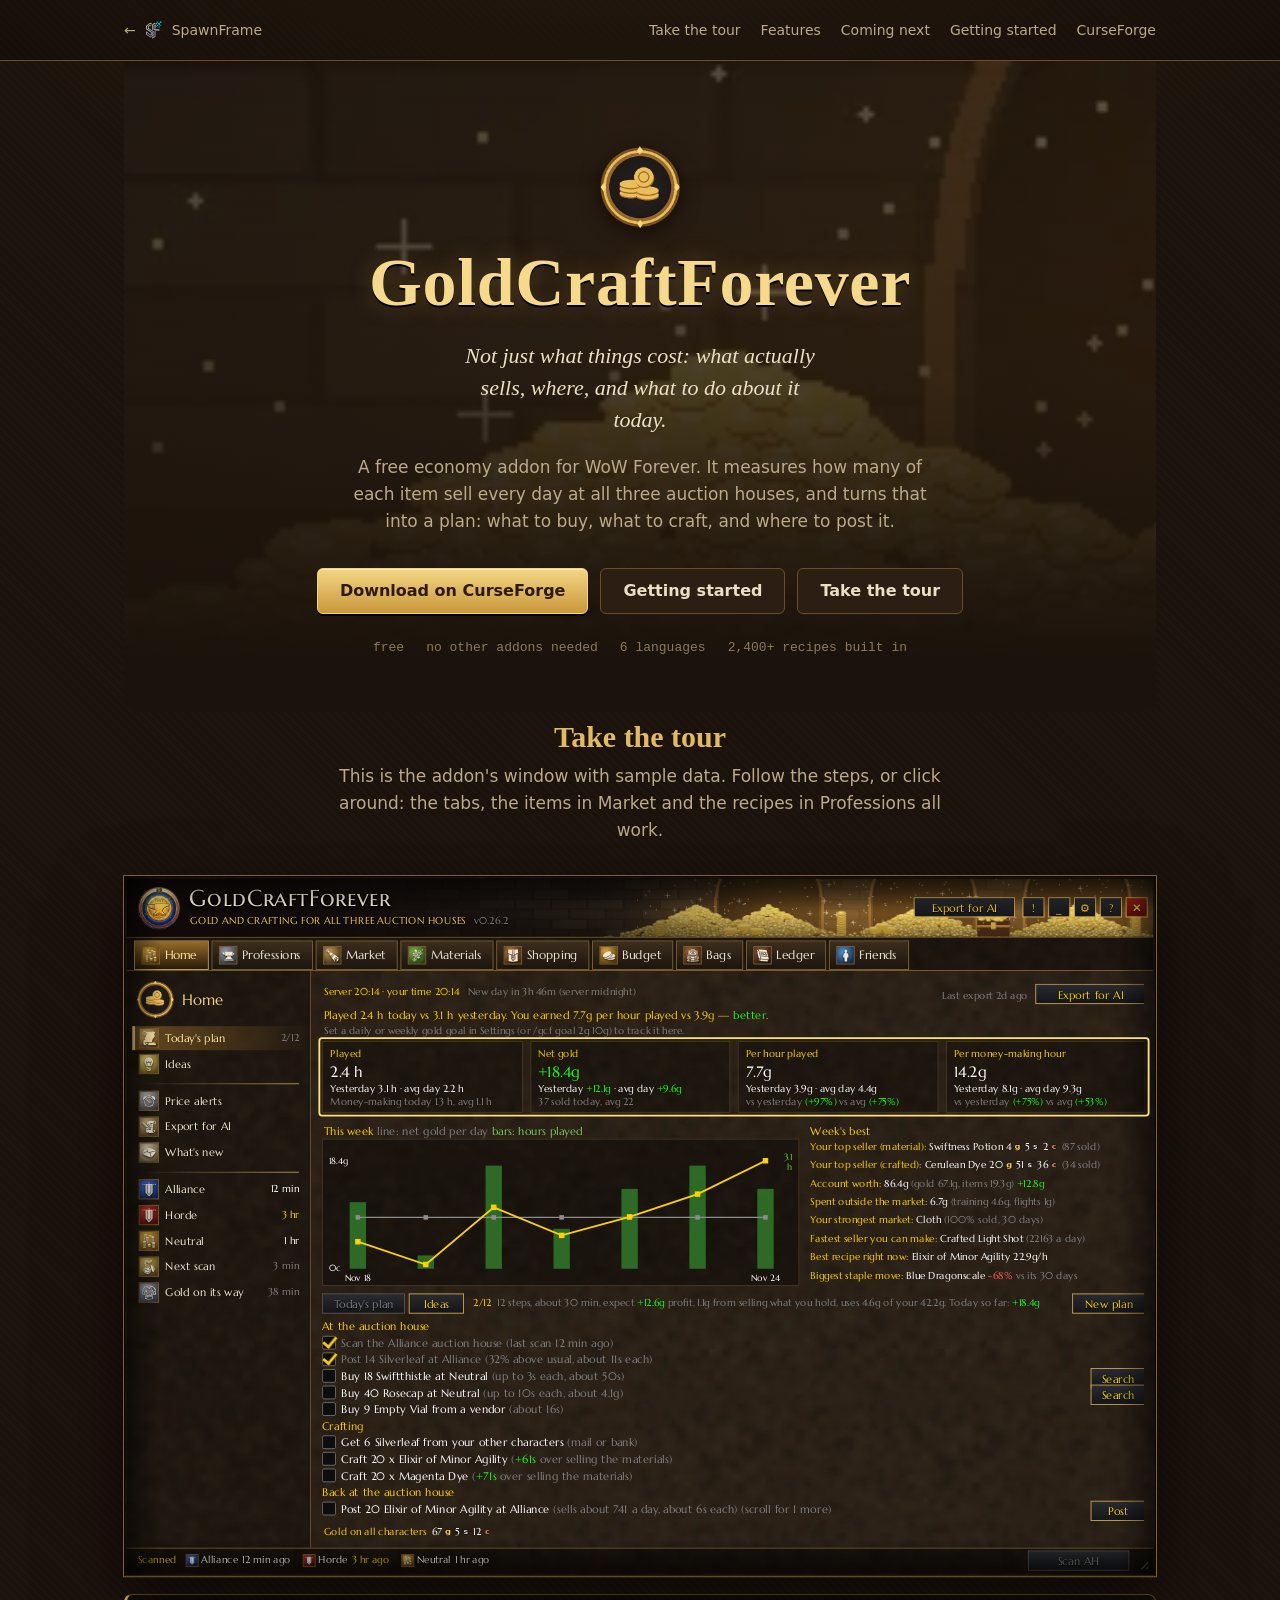
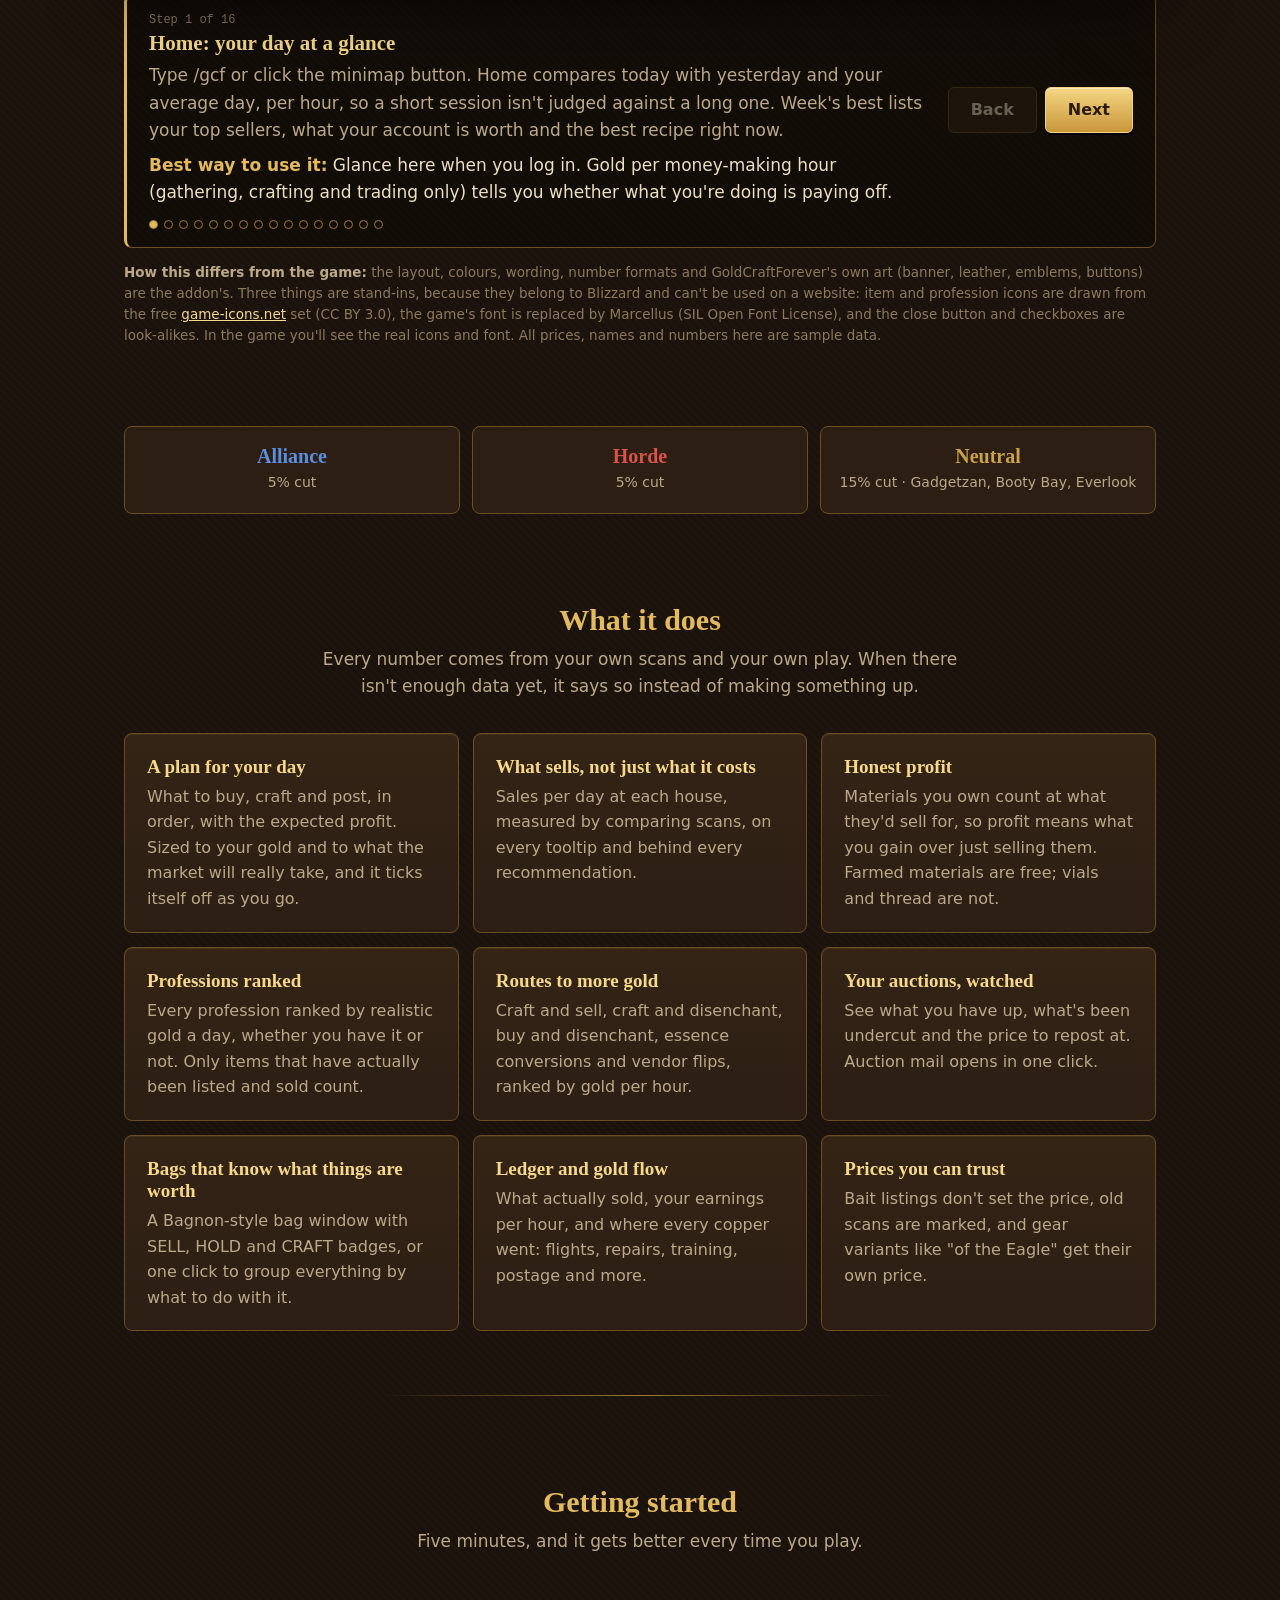
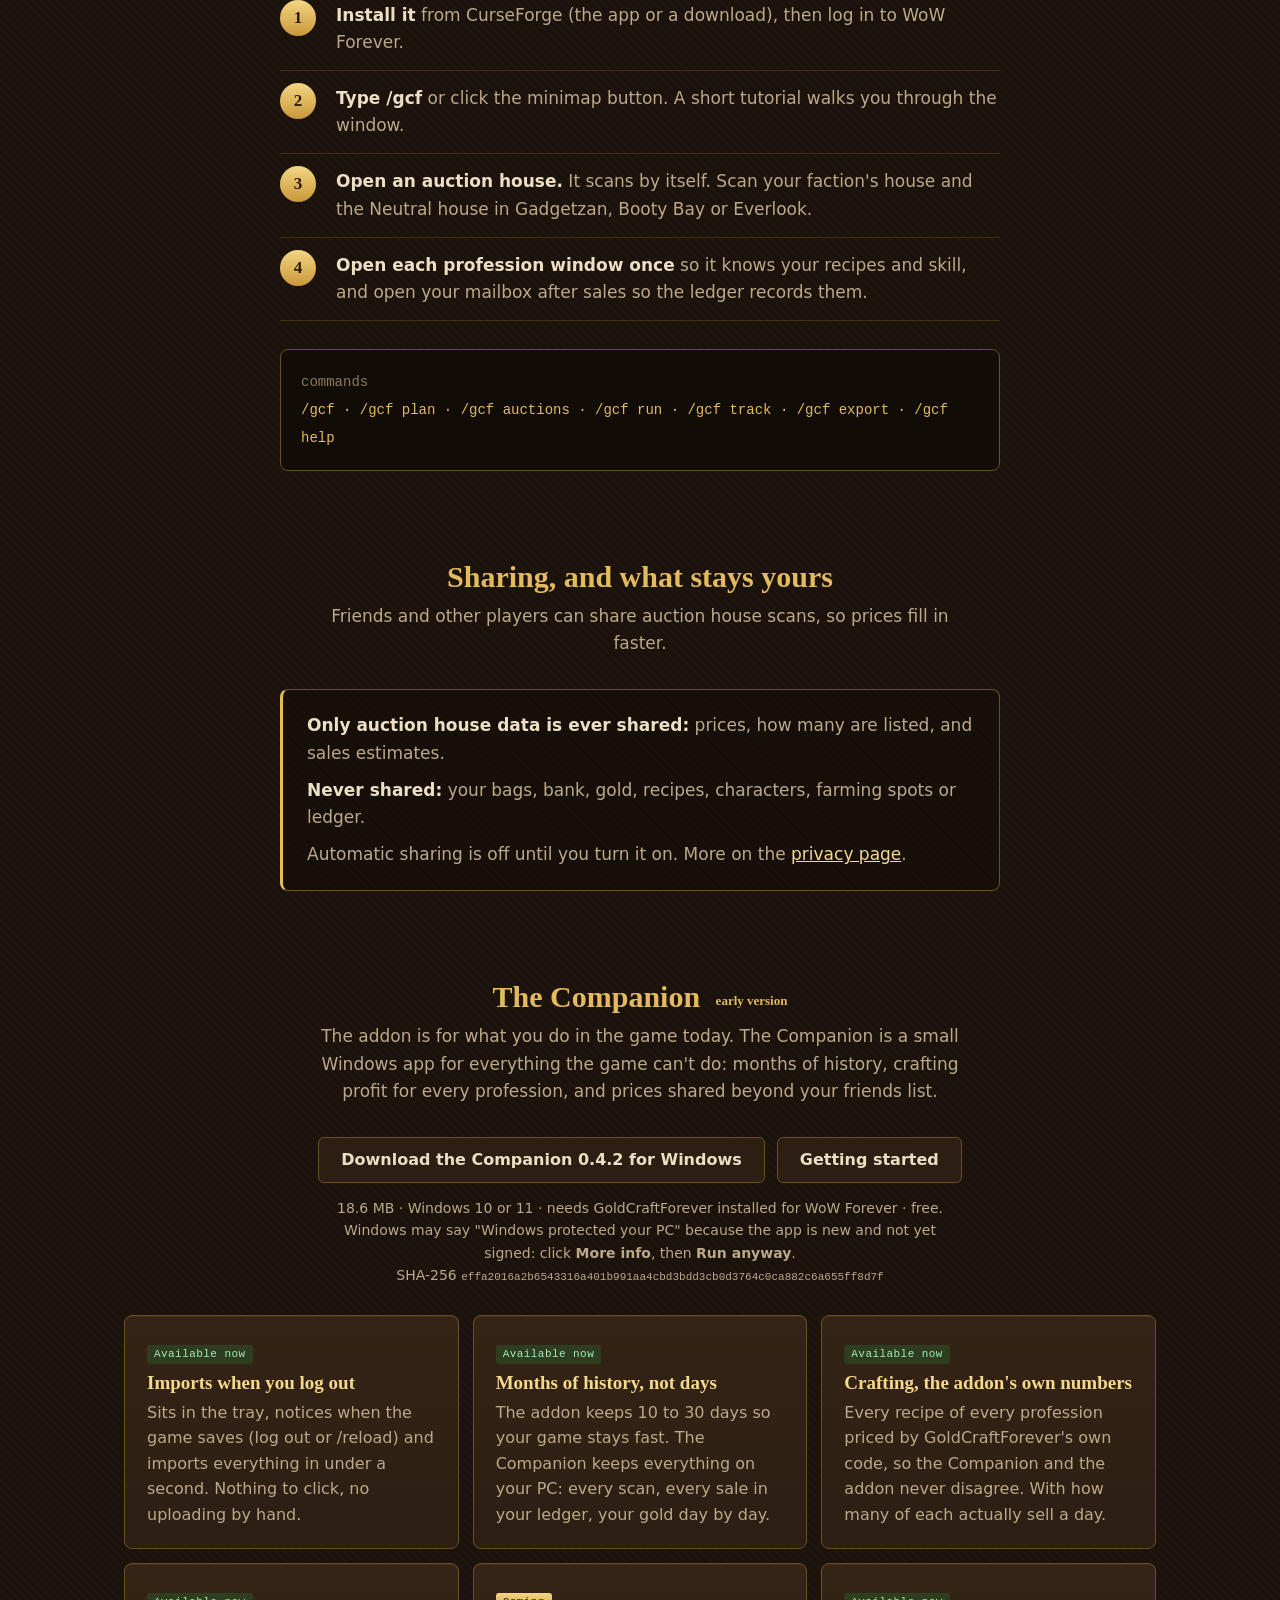
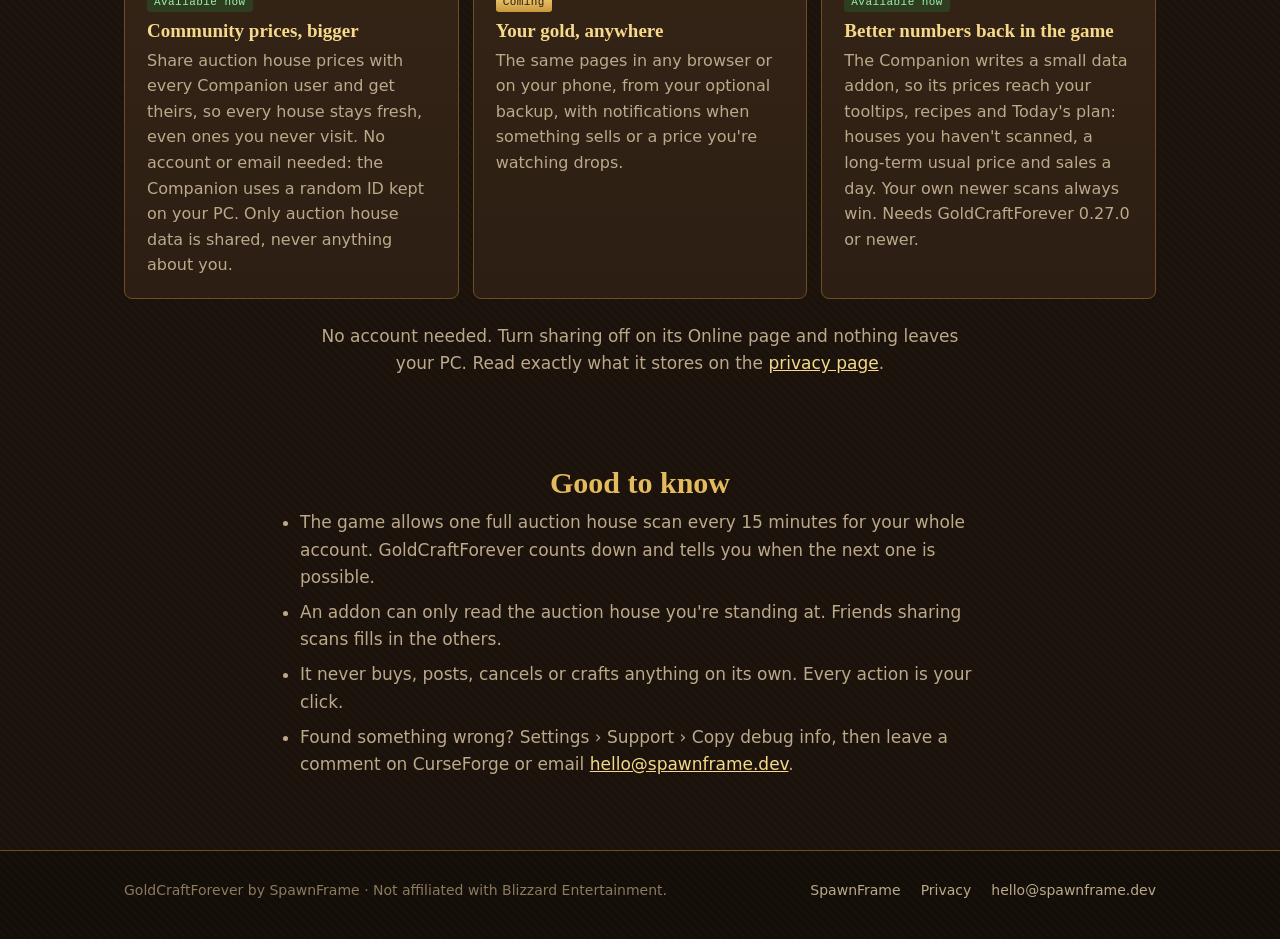
==== goldcraft/index.html @ 704e55c6 "GoldCraft Companion 0.4.2 download" ====
<!doctype html>
<html lang="en">
<head>
<meta charset="utf-8">
<meta name="viewport" content="width=device-width, initial-scale=1">
<title>GoldCraftForever: the WoW Forever economy addon · SpawnFrame</title>
<meta name="description" content="Not just what things cost: what actually sells, where, and what to do about it today. A free economy addon for all three WoW Forever auction houses.">
<link rel="canonical" href="https://spawnframe.dev/goldcraft/">
<link rel="icon" href="/favicon.ico" sizes="48x48">
<link rel="icon" href="/favicon.svg?v=c705b3b3" type="image/svg+xml">
<link rel="icon" href="/brand/favicon-32.png" type="image/png" sizes="32x32">
<link rel="apple-touch-icon" href="/brand/apple-touch-icon.png">
<meta property="og:title" content="GoldCraftForever">
<meta property="og:description" content="What actually sells, where, and what to do about it today. A free economy addon for WoW Forever.">
<meta property="og:url" content="https://spawnframe.dev/goldcraft/">
<meta property="og:type" content="website">
<link rel="stylesheet" href="/goldcraft/goldcraft.css?v=2104ad33">
<link rel="stylesheet" href="/goldcraft/demo.css?v=6fa3718a">
</head>
<body>
<header class="top"><div class="wrap">
  <a href="/" style="display:inline-flex;align-items:center;gap:8px">← <img src="/brand/logo-mark.svg?v=846f8ce9" alt="" width="20" height="20"> SpawnFrame</a>
  <nav><a href="#tour">Take the tour</a><a href="#features">Features</a><a href="#coming">Coming next</a><a href="#start">Getting started</a><a href="https://www.curseforge.com/wow/addons/goldcraftforever">CurseForge</a></nav>
</div></header>

<main class="wrap">
  <section class="hero">
    <img class="crest-img" src="/goldcraft/art/emblem_home.webp" alt="" width="84" height="84">
    <h1>GoldCraftForever</h1>
    <p class="lede">Not just what things cost: what actually sells, where, and what to do about it today.</p>
    <p class="sub">A free economy addon for WoW Forever. It measures how many of each item sell every day at all three auction houses, and turns that into a plan: what to buy, what to craft, and where to post it.</p>
    <div class="cta">
      <a class="btn gold" href="https://www.curseforge.com/wow/addons/goldcraftforever">Download on CurseForge</a> <a class="btn" href="/goldcraft/start/">Getting started</a>
      <a class="btn" href="#tour">Take the tour</a>
    </div>
    <div class="facts"><span>free</span><span>no other addons needed</span><span>6 languages</span><span>2,400+ recipes built in</span></div>
  </section>

  <section id="tour" class="demo">
    <h2>Take the tour</h2>
    <p class="intro">This is the addon's window with sample data. Follow the steps, or click around: the tabs, the items in Market and the recipes in Professions all work.</p>
    <div class="demo-stage" id="demo-stage"><div class="demo-scaler" id="demo-scaler">
      <div class="w" id="gcf-win" aria-label="GoldCraftForever window with sample data">
        <div class="w-head">
          <img class="w-logo" src="/goldcraft/art/icon.webp" alt="">
          <div class="w-title">GoldCraftForever</div>
          <div class="w-sub">GOLD AND CRAFTING FOR ALL THREE AUCTION HOUSES<span class="v">v0.26.2</span></div>
          <div class="w-hbtns"><span class="b" style="width:110px">Export for AI</span><span class="b sq" style="margin-left:4px">!</span><span class="b sq">_</span><span class="b sq">&#9881;</span><span class="b sq">?</span><span class="b x">&#10005;</span></div>
        </div>
        <div class="w-tabs" id="w-tabs"></div>
        <div class="w-side" id="w-side"></div>
        <div class="w-main" id="w-main"></div>
        <div class="w-foot" id="w-foot"></div>
      </div>
      <div class="fw" id="aucw" style="left:150px;top:180px;width:840px;height:300px"></div>
      <div class="fw" id="bagw" style="left:470px;top:150px;width:598px;height:300px"></div>
      <div class="tipw" id="tipw" style="left:640px;top:210px"></div>
      <div id="tour-box"></div>
    </div></div>
    <div class="tour" aria-live="polite">
      <div><div class="step" id="tour-step"></div><h3 id="tour-title"></h3><p id="tour-text"></p><p class="best" id="tour-best"></p></div>
      <div class="nav"><button class="btn" id="tour-prev" type="button">Back</button><button class="btn gold" id="tour-next" type="button">Next</button></div>
      <div class="dots" id="tour-dots"></div>
    </div>
    <p class="demo-note"><b>How this differs from the game:</b> the layout, colours, wording, number formats and GoldCraftForever's own art (banner, leather, emblems, buttons) are the addon's. Three things are stand-ins, because they belong to Blizzard and can't be used on a website: item and profession icons are drawn from the free <a href="https://game-icons.net">game-icons.net</a> set (CC BY 3.0), the game's font is replaced by Marcellus (SIL Open Font License), and the close button and checkboxes are look-alikes. In the game you'll see the real icons and font. All prices, names and numbers here are sample data.<span class="small-only"> Best on a bigger screen.</span></p>
  </section>

  <div class="houses" aria-label="The three auction houses">
    <div class="house a"><b>Alliance</b><span>5% cut</span></div>
    <div class="house h"><b>Horde</b><span>5% cut</span></div>
    <div class="house n"><b>Neutral</b><span>15% cut · Gadgetzan, Booty Bay, Everlook</span></div>
  </div>

  <section id="features">
    <h2>What it does</h2>
    <p class="intro">Every number comes from your own scans and your own play. When there isn't enough data yet, it says so instead of making something up.</p>
    <div class="features">
      <div class="feature"><h3>A plan for your day</h3><p>What to buy, craft and post, in order, with the expected profit. Sized to your gold and to what the market will really take, and it ticks itself off as you go.</p></div>
      <div class="feature"><h3>What sells, not just what it costs</h3><p>Sales per day at each house, measured by comparing scans, on every tooltip and behind every recommendation.</p></div>
      <div class="feature"><h3>Honest profit</h3><p>Materials you own count at what they'd sell for, so profit means what you gain over just selling them. Farmed materials are free; vials and thread are not.</p></div>
      <div class="feature"><h3>Professions ranked</h3><p>Every profession ranked by realistic gold a day, whether you have it or not. Only items that have actually been listed and sold count.</p></div>
      <div class="feature"><h3>Routes to more gold</h3><p>Craft and sell, craft and disenchant, buy and disenchant, essence conversions and vendor flips, ranked by gold per hour.</p></div>
      <div class="feature"><h3>Your auctions, watched</h3><p>See what you have up, what's been undercut and the price to repost at. Auction mail opens in one click.</p></div>
      <div class="feature"><h3>Bags that know what things are worth</h3><p>A Bagnon-style bag window with SELL, HOLD and CRAFT badges, or one click to group everything by what to do with it.</p></div>
      <div class="feature"><h3>Ledger and gold flow</h3><p>What actually sold, your earnings per hour, and where every copper went: flights, repairs, training, postage and more.</p></div>
      <div class="feature"><h3>Prices you can trust</h3><p>Bait listings don't set the price, old scans are marked, and gear variants like "of the Eagle" get their own price.</p></div>
    </div>
  </section>

  <!-- Screenshots: put PNGs in /goldcraft/img/ and remove the comment markers around this section.
  <section id="screens">
    <h2>In the game</h2>
    <p class="intro">Leather, gold and the game's own icons, so it looks like it belongs.</p>
    <div class="shots">
      <figure><img src="/goldcraft/img/home.png" alt="The Home tab with today's plan" loading="lazy"><figcaption>Home: your day at a glance</figcaption></figure>
      <figure><img src="/goldcraft/img/market.png" alt="The Market tab with an item's price chart" loading="lazy"><figcaption>Market: prices and sales at all three houses</figcaption></figure>
      <figure><img src="/goldcraft/img/bags.png" alt="The bag window with SELL, HOLD and CRAFT badges" loading="lazy"><figcaption>Bags that know what things are worth</figcaption></figure>
      <figure><img src="/goldcraft/img/auctions.png" alt="My auctions next to the auction house" loading="lazy"><figcaption>My auctions: undercuts and repost prices</figcaption></figure>
    </div>
  </section>
  -->

  <div class="rule"></div>

  <section id="start">
    <h2>Getting started</h2>
    <p class="intro">Five minutes, and it gets better every time you play.</p>
    <ol class="steps">
      <li><strong>Install it</strong> from CurseForge (the app or a download), then log in to WoW Forever.</li>
      <li><strong>Type /gcf</strong> or click the minimap button. A short tutorial walks you through the window.</li>
      <li><strong>Open an auction house.</strong> It scans by itself. Scan your faction's house and the Neutral house in Gadgetzan, Booty Bay or Everlook.</li>
      <li><strong>Open each profession window once</strong> so it knows your recipes and skill, and open your mailbox after sales so the ledger records them.</li>
    </ol>
    <div class="cmds"><span>commands</span><br>/gcf · /gcf plan · /gcf auctions · /gcf run · /gcf track · /gcf export · /gcf help</div>
  </section>

  <section>
    <h2>Sharing, and what stays yours</h2>
    <p class="intro">Friends and other players can share auction house scans, so prices fill in faster.</p>
    <div class="note">
      <p><strong>Only auction house data is ever shared:</strong> prices, how many are listed, and sales estimates.</p>
      <p><strong>Never shared:</strong> your bags, bank, gold, recipes, characters, farming spots or ledger.</p>
      <p>Automatic sharing is off until you turn it on. More on the <a href="/privacy/">privacy page</a>.</p>
    </div>
  </section>

  <section id="coming">
    <h2>The Companion <span class="soon">early version</span></h2>
    <p class="intro">The addon is for what you do in the game today. The Companion is a small Windows app for everything the game can't do: months of history, crafting profit for every profession, and prices shared beyond your friends list.</p>
    <div class="cta"><a class="btn primary" href="/goldcraft/download/GoldCraftCompanion-0.4.2.zip" download>Download the Companion 0.4.2 for Windows</a> <a class="btn" href="/goldcraft/start/">Getting started</a></div>
    <p class="dl-note">18.6 MB · Windows 10 or 11 · needs GoldCraftForever installed for WoW Forever · free.<br>
      Windows may say "Windows protected your PC" because the app is new and not yet signed: click <b>More info</b>, then <b>Run anyway</b>.<br>
      SHA-256 <code>effa2016a2b6543316a401b991aa4cbd3bdd3cb0d3764c0ca882c6a655ff8d7f</code></p>
    <div class="features">
      <div class="feature"><span class="soon now">Available now</span><h3>Imports when you log out</h3><p>Sits in the tray, notices when the game saves (log out or /reload) and imports everything in under a second. Nothing to click, no uploading by hand.</p></div>
      <div class="feature"><span class="soon now">Available now</span><h3>Months of history, not days</h3><p>The addon keeps 10 to 30 days so your game stays fast. The Companion keeps everything on your PC: every scan, every sale in your ledger, your gold day by day.</p></div>
      <div class="feature"><span class="soon now">Available now</span><h3>Crafting, the addon's own numbers</h3><p>Every recipe of every profession priced by GoldCraftForever's own code, so the Companion and the addon never disagree. With how many of each actually sell a day.</p></div>
      <div class="feature"><span class="soon now">Available now</span><h3>Community prices, bigger</h3><p>Share auction house prices with every Companion user and get theirs, so every house stays fresh, even ones you never visit. No account or email needed: the Companion uses a random ID kept on your PC. Only auction house data is shared, never anything about you.</p></div>
      <div class="feature"><span class="soon">Coming</span><h3>Your gold, anywhere</h3><p>The same pages in any browser or on your phone, from your optional backup, with notifications when something sells or a price you're watching drops.</p></div>
      <div class="feature"><span class="soon now">Available now</span><h3>Better numbers back in the game</h3><p>The Companion writes a small data addon, so its prices reach your tooltips, recipes and Today's plan: houses you haven't scanned, a long-term usual price and sales a day. Your own newer scans always win. Needs GoldCraftForever 0.27.0 or newer.</p></div>
    </div>
    <p style="margin:24px auto 0;max-width:60ch;text-align:center;color:var(--muted)">No account needed. Turn sharing off on its Online page and nothing leaves your PC. Read exactly what it stores on the <a href="/privacy/">privacy page</a>.</p>
  </section>

  <section>
    <h2>Good to know</h2>
    <ul class="good">
      <li>The game allows one full auction house scan every 15 minutes for your whole account. GoldCraftForever counts down and tells you when the next one is possible.</li>
      <li>An addon can only read the auction house you're standing at. Friends sharing scans fills in the others.</li>
      <li>It never buys, posts, cancels or crafts anything on its own. Every action is your click.</li>
      <li>Found something wrong? Settings › Support › Copy debug info, then leave a comment on CurseForge or email <a href="mailto:hello@spawnframe.dev">hello@spawnframe.dev</a>.</li>
    </ul>
  </section>
</main>

<footer class="foot"><div class="wrap">
  <span>GoldCraftForever by SpawnFrame · Not affiliated with Blizzard Entertainment.</span>
  <nav><a href="/">SpawnFrame</a><a href="/privacy/">Privacy</a><a href="mailto:hello@spawnframe.dev">hello@spawnframe.dev</a></nav>
</div></footer>
<script src="/goldcraft/demo.js?v=04dac82e" defer></script>
</body>
</html>
---- goldcraft/goldcraft.css ----
:root {
  --leather: #1b120b; --leather-2: #24180f; --panel: #2c1e13; --panel-2: #342416;
  --gold: #e3bb5e; --gold-bright: #f6d98a; --gold-dim: #9c7a35; --rim: #6b4f22;
  --text: #ecdfc4; --muted: #bba98a; --faint: #8c7a5e;
  --alliance: #5b8ee0; --horde: #d9534a; --neutral: #c9a24a; --green: #6fd36f;
  --serif: "Palatino Linotype", Palatino, "Book Antiqua", Georgia, serif;
  --sans: ui-sans-serif, system-ui, -apple-system, "Segoe UI", Roboto, Arial, sans-serif;
  --mono: ui-monospace, "Cascadia Code", Consolas, monospace;
}
* { box-sizing: border-box; }
body { margin: 0; color: var(--text); font: 17px/1.6 var(--sans);
  background:
    radial-gradient(1200px 600px at 50% -200px, #3a2615 0%, transparent 70%),
    repeating-linear-gradient(45deg, rgba(255,255,255,0.012) 0 2px, transparent 2px 6px),
    var(--leather); }
a { color: var(--gold-bright); }
.wrap { max-width: 1080px; margin: 0 auto; padding: 0 24px; }

.top { border-bottom: 1px solid var(--rim); background: rgba(0,0,0,0.25); }
.top .wrap { display: flex; align-items: center; justify-content: space-between; height: 60px; font-size: 14px; }
.top a { color: var(--muted); text-decoration: none; }
.top a:hover { color: var(--gold-bright); }
.top nav { display: flex; gap: 20px; }
.top a { white-space: nowrap; }

.hero { text-align: center; padding: 84px 0 56px; }
.crest { width: 76px; height: 76px; margin: 0 auto 22px; border-radius: 50%; display: grid; place-items: center;
  background: radial-gradient(circle at 35% 30%, #f8e3a2, #c99a3c 55%, #7a5a1f); border: 2px solid var(--gold-dim);
  box-shadow: 0 0 0 4px #1b120b, 0 0 0 5px var(--rim); font: 700 34px/1 var(--serif); color: #3b2710; }
.crest-img { display: block; margin: 0 auto 18px; filter: drop-shadow(0 4px 10px rgba(0,0,0,0.6)); }
.hero { background: linear-gradient(rgba(27,18,11,0.55), var(--leather) 92%), url(/goldcraft/art/banner.webp) center top / cover no-repeat; border-radius: 0 0 12px 12px; }
.hero h1 { font: 700 clamp(40px, 7vw, 68px)/1.05 var(--serif); margin: 0; letter-spacing: 0.01em;
  color: var(--gold-bright); text-shadow: 0 2px 0 #000, 0 0 24px rgba(227,187,94,0.25); }
.hero .lede { font: italic 22px/1.45 var(--serif); color: var(--text); max-width: 34ch; margin: 22px auto 0; }
.hero .sub { color: var(--muted); max-width: 56ch; margin: 18px auto 0; }
.cta { display: flex; justify-content: center; flex-wrap: wrap; gap: 12px; margin-top: 32px; }
button.btn { cursor: pointer; } button.btn:disabled { opacity: 0.4; cursor: default; }
.btn { font: 600 16px/1 var(--sans); text-decoration: none; padding: 14px 22px; border-radius: 6px; border: 1px solid var(--rim); color: var(--text); background: var(--panel); }
.btn:hover { border-color: var(--gold); color: var(--gold-bright); }
.btn.gold { color: #2b1b08; border-color: #f2d27a; background: linear-gradient(#f4d683, #c9973a); box-shadow: inset 0 1px 0 rgba(255,255,255,0.5), 0 2px 0 #000; }
.btn.gold:hover { color: #2b1b08; filter: brightness(1.07); }
.facts { display: flex; justify-content: center; flex-wrap: wrap; gap: 8px 22px; margin-top: 26px; font: 13px var(--mono); color: var(--faint); }

.houses { display: grid; grid-template-columns: repeat(3, 1fr); gap: 12px; margin: 8px 0 64px; }
.house { text-align: center; padding: 18px; border-radius: 8px; background: var(--panel); border: 1px solid var(--rim); }
.house b { display: block; font: 700 20px var(--serif); }
.house span { font-size: 14px; color: var(--muted); }
.house.a b { color: var(--alliance); } .house.h b { color: var(--horde); } .house.n b { color: var(--neutral); }

h2 { font: 700 30px/1.2 var(--serif); color: var(--gold); text-align: center; margin: 0 0 8px; }
h2 + .intro { text-align: center; color: var(--muted); margin: 0 auto 32px; max-width: 60ch; }
section { padding: 24px 0 64px; }
.rule { height: 1px; margin: 0 auto 64px; max-width: 520px; background: linear-gradient(90deg, transparent, var(--gold-dim), transparent); }

.features { display: grid; grid-template-columns: repeat(auto-fit, minmax(300px, 1fr)); gap: 14px; }
.feature { padding: 22px 22px 20px; border-radius: 8px; background: linear-gradient(var(--panel-2), var(--panel)); border: 1px solid var(--rim); box-shadow: inset 0 1px 0 rgba(246,217,138,0.08); }
.feature h3 { margin: 0 0 6px; font: 700 19px var(--serif); color: var(--gold-bright); }
.feature p { margin: 0; color: var(--muted); font-size: 16px; }

.shots { display: grid; grid-template-columns: repeat(auto-fit, minmax(320px, 1fr)); gap: 16px; }
.shots figure { margin: 0; border: 2px solid var(--rim); border-radius: 8px; overflow: hidden; background: #000; }
.shots img { display: block; width: 100%; height: auto; }
.shots figcaption { padding: 10px 14px; font-size: 14px; color: var(--muted); background: var(--panel); }

.steps { counter-reset: s; list-style: none; padding: 0; margin: 0 auto; max-width: 720px; }
.steps li { counter-increment: s; position: relative; padding: 14px 0 14px 56px; border-bottom: 1px solid rgba(107,79,34,0.5); color: var(--muted); }
.steps li::before { content: counter(s); position: absolute; left: 0; top: 12px; width: 36px; height: 36px; border-radius: 50%; display: grid; place-items: center;
  font: 700 17px var(--serif); color: #2b1b08; background: linear-gradient(#f4d683, #c9973a); }
.steps strong { color: var(--text); }
.cmds { max-width: 720px; margin: 28px auto 0; padding: 18px 20px; border-radius: 8px; background: #120c07; border: 1px solid var(--rim); font: 14px/2 var(--mono); color: var(--gold); }
.cmds span { color: var(--faint); }

.note { max-width: 720px; margin: 0 auto; padding: 22px 24px; border-radius: 8px; border: 1px solid var(--rim); border-left: 3px solid var(--gold); background: rgba(0,0,0,0.2); color: var(--muted); }
.note p { margin: 0 0 10px; } .note p:last-child { margin: 0; }
.note strong { color: var(--text); }
.good { max-width: 720px; margin: 0 auto; color: var(--muted); padding-left: 20px; }
.good li { margin: 8px 0; }

.foot { border-top: 1px solid var(--rim); padding: 28px 0 40px; font-size: 14px; color: var(--faint); background: rgba(0,0,0,0.25); }
.foot .wrap { display: flex; flex-wrap: wrap; gap: 12px 28px; justify-content: space-between; }
.foot a { color: var(--muted); text-decoration: none; } .foot a:hover { color: var(--gold-bright); }
.foot nav { display: flex; gap: 20px; }
@media (max-width: 640px) { .top nav a:not(:last-child) { display: none; } .houses { grid-template-columns: 1fr; } .hero { padding: 56px 0 40px; } }
.feature .soon { display: inline-block; margin-bottom: 8px; font: 11px/1 var(--mono); letter-spacing: 0.04em; padding: 4px 7px; border-radius: 3px; color: #2b1b08; background: linear-gradient(#f4d683, #c9973a); }

.soon.now { background: rgba(25, 200, 80, 0.16); color: #9df0b6; border-color: rgba(25, 200, 80, 0.45); }
.dl-note { text-align: center; color: var(--muted); font-size: 14px; line-height: 1.6; margin: 14px auto 28px; max-width: 70ch; }
.dl-note code { font-size: 11px; word-break: break-all; }
h2 .soon { font-size: 13px; vertical-align: middle; margin-left: 8px; }
---- goldcraft/demo.css ----
/* GoldCraftForever's window, rebuilt for the web from the addon's own code (UI/MainWindow.lua,
   UI/Skin.lua, UI/Tabs/*) and art (Media/). Sizes are the addon's UI units: header 64, tabs 32,
   side menu 200, footer 28. Fonts and icons stand in for Blizzard's (see the note under the tour). */
@font-face { font-family: "GCF"; src: url(fonts/marcellus.woff2) format("woff2"); font-display: swap; }
@font-face { font-family: "GCF Title"; src: url(fonts/marcellus-sc.woff2) format("woff2"); font-display: swap; }

.demo { padding: 8px 0 72px; }
.demo-stage { position: relative; margin: 0 auto; max-width: 1120px; }
.demo-scaler { transform-origin: top left; width: 1120px; position: relative; }

.w { --gold: #ffd100; --hl: #ffffff; --dis: #808080; --green: #19ff19; --red: #ff5b4b; --orange: #ff9933;
  --sk-gold: #f2d180; --sk-bright: #ffe8a8; --sk-text: #f0e6d1; --sk-muted: #b8ab99; --line: #80612f; --rim: #c9a04f;
  position: relative; width: 1120px; height: 760px; color: var(--hl); font: 12px/1.3 "GCF", Georgia, serif; user-select: none;
  background: #1b130b url(art/leather.webp) repeat; border: 1px solid #000; box-shadow: 0 0 0 1px #8a6a2c, 0 26px 70px rgba(0,0,0,0.65); overflow: hidden; }
.w::after { content: ""; position: absolute; inset: 0; pointer-events: none;
  background: linear-gradient(rgba(0,0,0,0.5), transparent 40px, transparent calc(100% - 40px), rgba(0,0,0,0.55)),
              linear-gradient(90deg, rgba(0,0,0,0.55), transparent 40px, transparent calc(100% - 40px), rgba(0,0,0,0.5)); }
.w * { box-sizing: border-box; }

/* header */
.w-head { position: absolute; left: 2px; right: 2px; top: 2px; height: 64px; background: url(art/banner.webp) right center / auto 100% no-repeat, #120c07; border-bottom: 1px solid var(--line); }
.w-head::before { content: ""; position: absolute; inset: 0; background: linear-gradient(90deg, rgba(15,10,8,0.9), rgba(15,10,8,0) 70%); }
.w-logo { position: absolute; left: 12px; top: 9px; width: 46px; height: 46px; }
.w-title { position: absolute; left: 68px; top: 9px; font: 25px/1 "GCF Title", serif; color: #fff2d6; letter-spacing: 0.02em;
  text-shadow: -1px -1px 0 #000, 1px -1px 0 #000, -1px 1px 0 #000, 1px 1px 0 #000, 0 2px 4px #000; }
.w-sub { position: absolute; left: 69px; top: 39px; font-size: 10.5px; color: #f2c25c; letter-spacing: 0.03em; text-shadow: 0 1px 1px #000; }
.w-sub .v { color: var(--dis); margin-left: 8px; }
.w-hbtns { position: absolute; right: 6px; top: 20px; display: flex; gap: 4px; align-items: center; }

/* buttons, checks, inputs */
.b { display: inline-flex; align-items: center; justify-content: center; height: 22px; padding: 0 8px; white-space: nowrap; cursor: pointer;
  color: var(--gold); font: 12px "GCF", serif; background: url(art/btn.png) 0 0 / 100% 100%; border: 1px solid var(--rim); text-shadow: 0 1px 1px #000; }
.b:hover { color: #fff; } .b.on { background-image: url(art/btn_on.png); border-color: var(--sk-bright); }
.b.off { color: #7f7f7f; border-color: #59544d; cursor: default; }
.b.sq { width: 24px; padding: 0; }
.b.x { width: 24px; padding: 0; background: linear-gradient(#a8241a, #5e0c07); border-color: #e2b24a; color: #ffd100; font-weight: 700; }
.chk { display: inline-flex; align-items: center; gap: 4px; color: var(--hl); }
.chk i { width: 15px; height: 15px; border: 1px solid #6e6e6e; border-radius: 2px; background: #0d0d0d; position: relative; flex: none; }
.chk.on i::after { content: ""; position: absolute; left: 3px; top: -3px; width: 6px; height: 12px; border: solid #ffd100; border-width: 0 3px 3px 0; transform: rotate(40deg); filter: drop-shadow(0 0 1px #000); }
.inp { display: inline-flex; align-items: center; gap: 5px; height: 20px; padding: 0 6px; border: 1px solid #5a5a5a; border-radius: 9px; background: rgba(0,0,0,0.6); color: #8f8f8f; font-size: 11px; }
.inp.box { border-radius: 2px; color: #fff; }
.inp svg { width: 11px; height: 11px; fill: #aaa; }

/* tabs */
.w-tabs { position: absolute; left: 2px; right: 2px; top: 66px; height: 36px; background: rgba(0,0,0,0.35); border-bottom: 1px solid var(--line); display: flex; align-items: flex-end; gap: 3px; padding-left: 8px; }
.w-tab { height: 32px; display: flex; align-items: center; padding: 0 12px 0 8px; gap: 6px; min-width: 70px; cursor: pointer;
  background: url(art/tab.png) 0 0 / 100% 100%; border: 1px solid var(--line); color: var(--sk-text); font-size: 12.5px; }
.w-tab .wi { width: 18px; height: 18px; }
.w-tab.on { background-image: url(art/tab_on.png); border-color: var(--rim); color: var(--sk-bright); }
.w-tab:hover { color: var(--sk-bright); }

/* icons: the game's are Blizzard art, so these are game-icons.net glyphs on a painted tile */
.wi { display: inline-block; position: relative; vertical-align: middle; flex: none; width: 16px; height: 16px; outline: 1px solid var(--line);
  background: radial-gradient(circle at 35% 30%, var(--a), var(--b) 85%); overflow: hidden; }
.wi svg { position: absolute; left: 9%; top: 9%; width: 82%; height: 82%; fill: var(--g, #f4ead2); filter: drop-shadow(0 1px 1px rgba(0,0,0,0.85)); }
.wi.dim { filter: grayscale(1) brightness(0.8); }

/* side menu */
.w-side { position: absolute; left: 2px; top: 102px; bottom: 30px; width: 200px; background: rgba(0,0,0,0.28); border-right: 1px solid rgba(128,97,47,0.8); }
.w-side .em { position: absolute; left: 10px; top: 10px; width: 42px; height: 42px; }
.w-side .tt { position: absolute; left: 60px; top: 21px; font-size: 16px; color: var(--sk-gold); }
.w-side .list { position: absolute; left: 6px; right: 6px; top: 60px; }
.se { height: 26px; margin-bottom: 2px; display: flex; align-items: center; position: relative; cursor: pointer; color: var(--sk-text); }
.se .wi { width: 20px; height: 20px; margin-left: 8px; margin-right: 8px; }
.se .nt { margin-left: auto; margin-right: 6px; font-size: 10.5px; color: var(--dis); }
.se:hover { background: rgba(255,217,102,0.08); }
.se.on { background: linear-gradient(90deg, rgba(150,107,41,0.6), rgba(61,41,15,0.1)); color: var(--sk-bright); }
.se.on::before { content: ""; position: absolute; left: 0; top: 0; bottom: 0; width: 3px; background: var(--sk-gold); }
.se.dim { color: var(--sk-muted); }
.srule { height: 12px; position: relative; }
.srule::after { content: ""; position: absolute; left: 6px; right: 6px; top: 6px; height: 1px; background: linear-gradient(90deg, rgba(201,160,79,0), rgba(201,160,79,0.9)); }

/* content area and footer */
.w-main { position: absolute; top: 116px; bottom: 38px; right: 12px; left: 12px; overflow: hidden; }
.w-main.side { left: 214px; }
.w-foot { position: absolute; left: 2px; right: 2px; bottom: 2px; height: 28px; background: rgba(0,0,0,0.45); border-top: 1px solid var(--line); }
.w-foot .st { position: absolute; left: 12px; bottom: 7px; font-size: 10.5px; display: flex; align-items: center; gap: 4px; }
.w-foot .st .wi { width: 12px; height: 12px; }
.w-foot .b { position: absolute; right: 26px; bottom: 3px; width: 110px; }
.w-foot .grip { position: absolute; right: 5px; bottom: 5px; width: 12px; height: 12px; background: repeating-linear-gradient(135deg, transparent 0 3px, #8a8a8a 3px 4px); clip-path: polygon(100% 0, 100% 100%, 0 100%); opacity: 0.7; }

/* text */
.g { color: var(--gold); } .h { color: var(--hl); } .d { color: var(--dis); } .gr { color: var(--green); } .rd { color: var(--red); } .or { color: var(--orange); }
.bl { color: #4aa3ff; } .q2 { color: #1eff00; } .q3 { color: #0070dd; } .sg { color: var(--sk-gold); }
.sm { font-size: 10.5px; } .lg { font-size: 15px; }
.w img.coin, .fw img.coin { height: 1em; vertical-align: -0.12em; margin-left: 1px; }
.ab { position: absolute; }
.row { display: flex; align-items: center; gap: 8px; }

/* headings, tiles, panels */
.hd { display: flex; align-items: center; height: 22px; font-size: 16px; color: var(--sk-gold); }
.hd::after { content: ""; flex: 1; height: 1px; margin-left: 10px; background: linear-gradient(90deg, rgba(201,160,79,0.9), rgba(201,160,79,0)); }
.hd .b { order: 2; margin-left: 10px; font-size: 12px; }
.tile { position: absolute; height: 46px; background: url(art/btn.png) 0 0 / 100% 100%; border: 1px solid rgba(128,97,47,0.95); }
.tile::before { content: ""; position: absolute; inset: 0; background: rgba(40,28,14,0.18); }
.tile .wi { position: absolute; left: 8px; top: 6px; width: 32px; height: 32px; }
.tile .n { position: absolute; left: 49px; top: 7px; right: 104px; color: var(--gold); white-space: nowrap; overflow: hidden; text-overflow: ellipsis; }
.tile .s { position: absolute; left: 49px; bottom: 7px; right: 150px; font-size: 10.5px; color: var(--hl); white-space: nowrap; overflow: hidden; text-overflow: ellipsis; }
.tile .v { position: absolute; right: 10px; top: 7px; text-align: right; white-space: nowrap; }
.tile .c { position: absolute; right: 10px; bottom: 7px; max-width: 138px; font-size: 10.5px; color: var(--dis); text-align: right; white-space: nowrap; overflow: hidden; text-overflow: ellipsis; }
.pnl { position: absolute; background: rgba(0,0,0,0.3); border: 1px solid #4a3920; }
.pnl .t { position: absolute; left: 8px; top: 6px; color: var(--gold); font-size: 10.5px; }
.pnl .bg { position: absolute; left: 8px; top: 22px; font-size: 16px; }
.pnl .s1 { position: absolute; left: 8px; top: 44px; right: 6px; font-size: 10.5px; white-space: nowrap; overflow: hidden; }
.pnl .s2 { position: absolute; left: 8px; top: 59px; right: 6px; font-size: 10.5px; color: var(--dis); white-space: nowrap; overflow: hidden; }

/* tables: gold titles, a line under them, 15-unit rows */
.tb { width: 100%; border-collapse: collapse; table-layout: fixed; }
.tb th { color: var(--gold); font-weight: 400; text-align: right; padding: 0 4px; height: 16px; font-size: 11.5px; border-bottom: 1px solid #8a6a2c; white-space: nowrap; overflow: hidden; }
.tb td { text-align: right; padding: 0 4px; height: 15px; font-size: 11.5px; white-space: nowrap; overflow: hidden; text-overflow: ellipsis; }
.tb th.l, .tb td.l { text-align: left; }
.tb td .wi { width: 14px; height: 14px; margin-right: 6px; vertical-align: -3px; }
.tb tr.k { cursor: pointer; } .tb tr.k:hover td { background: rgba(255,217,102,0.07); }
.tb tr.sel td { background: rgba(176,128,46,0.45); }

.chart { position: absolute; border: 1px solid #4a3920; background: rgba(0,0,0,0.38); }
.chart svg { width: 100%; height: 100%; display: block; font-family: "GCF", serif; }

/* bags (Auction view) */
.bgrp { position: absolute; }
.bgrp .t { font-size: 10.5px; color: var(--dis); white-space: nowrap; } .bgrp .t b { font-weight: 400; font-size: 15px; color: var(--sk-gold); margin: 0 6px; }
.bgrp .t span { color: #fff; }
.slots { display: flex; gap: 9px; margin-top: 8px; }
.slot { width: 37px; text-align: center; font-size: 10px; }
.slot .ico { position: relative; width: 37px; height: 37px; }
.slot .wi { width: 37px; height: 37px; outline-color: #000; }
.slot .q { position: absolute; right: 3px; bottom: 0; font-size: 12px; color: #fff; text-shadow: 0 0 2px #000, 0 0 2px #000, 0 0 2px #000; }
.slot .bd { position: absolute; left: 1px; top: -6px; font: 8.5px/1 "GCF", serif; letter-spacing: 0.02em; text-shadow: 0 0 2px #000, 0 0 2px #000, 0 0 2px #000; }
.bd.SELL { color: #6cff6c; } .bd.HOLD { color: #ffd100; } .bd.CRAFT { color: #b7a6ff; } .bd.PLAN { color: #8fc7ff; } .bd.VEND { color: #ffb07a; }
.bagslots { display: grid; grid-template-columns: repeat(10, 37px); gap: 21px 21px; }

/* separate windows shown over the main one (My auctions, the bag window, a tooltip) */
.fw { position: absolute; z-index: 5; background: #1b130b url(art/leather.webp) repeat; border: 2px solid #8a6a2c; box-shadow: 0 0 0 1px #000, 0 16px 40px rgba(0,0,0,0.75); display: none; color: #fff; font: 12px/1.3 "GCF", serif; }
.fw.show { display: block; }
.fw .ft { position: absolute; left: 12px; top: 10px; color: var(--gold); font-size: 13px; }
.fw > .b.x { position: absolute; right: 6px; top: 6px; }
.tipw { position: absolute; z-index: 6; width: 380px; padding: 8px 10px; display: none; font: 12px/1.35 "GCF", serif; color: #fff;
  background: rgba(8,10,14,0.95); border: 1px solid #8f8f8f; border-radius: 4px; box-shadow: 0 6px 20px rgba(0,0,0,0.6); }
.tipw.show { display: block; }
.tipw .r { display: flex; justify-content: space-between; gap: 10px; } .tipw .r span:last-child { text-align: right; }
.tipw .ind { padding-left: 12px; color: #c8c8c8; }

/* the tour */
#tour-box { position: absolute; z-index: 8; display: none; pointer-events: none; border: 2px solid #ffe27a; border-radius: 4px; animation: hi 1.6s ease-in-out infinite; }
.tour-hi { outline: 2px solid #ffe27a !important; outline-offset: 2px; animation: hi 1.6s ease-in-out infinite; z-index: 4; }
@keyframes hi { 0%, 100% { box-shadow: 0 0 0 0 rgba(255,215,106,0.6); } 50% { box-shadow: 0 0 0 10px rgba(255,215,106,0); } }
@media (prefers-reduced-motion: reduce) { #tour-box { position: absolute; z-index: 8; display: none; pointer-events: none; border: 2px solid #ffe27a; border-radius: 4px; animation: hi 1.6s ease-in-out infinite; }
.tour-hi { animation: none; } }
.tour { max-width: 1120px; margin: 18px auto 0; display: grid; grid-template-columns: 1fr auto; gap: 14px 24px; align-items: center;
  padding: 18px 22px; border: 1px solid var(--rim); border-left: 3px solid var(--gold); border-radius: 8px; background: rgba(0,0,0,0.35); }
.tour .step { font: 12px var(--mono); color: var(--faint); }
.tour h3 { margin: 4px 0 6px; font: 700 21px var(--serif); color: var(--gold-bright); }
.tour p { margin: 0; color: var(--muted); }
.tour .best { margin-top: 8px; color: var(--text); }
.tour .best b { color: var(--gold); }
.tour .nav { display: flex; gap: 8px; align-items: center; }
.tour .dots { grid-column: 1 / -1; display: flex; gap: 6px; flex-wrap: wrap; }
.tour .dots button { width: 9px; height: 9px; padding: 0; border-radius: 50%; border: 1px solid var(--gold-dim); background: transparent; cursor: pointer; }
.tour .dots button.on { background: var(--gold); }
.demo-note { max-width: 1120px; margin: 14px auto 0; font-size: 13.5px; color: var(--faint); line-height: 1.55; }
.demo-note b { color: var(--muted); font-weight: 600; }
.small-only { display: none; }
@media (max-width: 720px) { .tour { grid-template-columns: 1fr; } .small-only { display: inline; } }
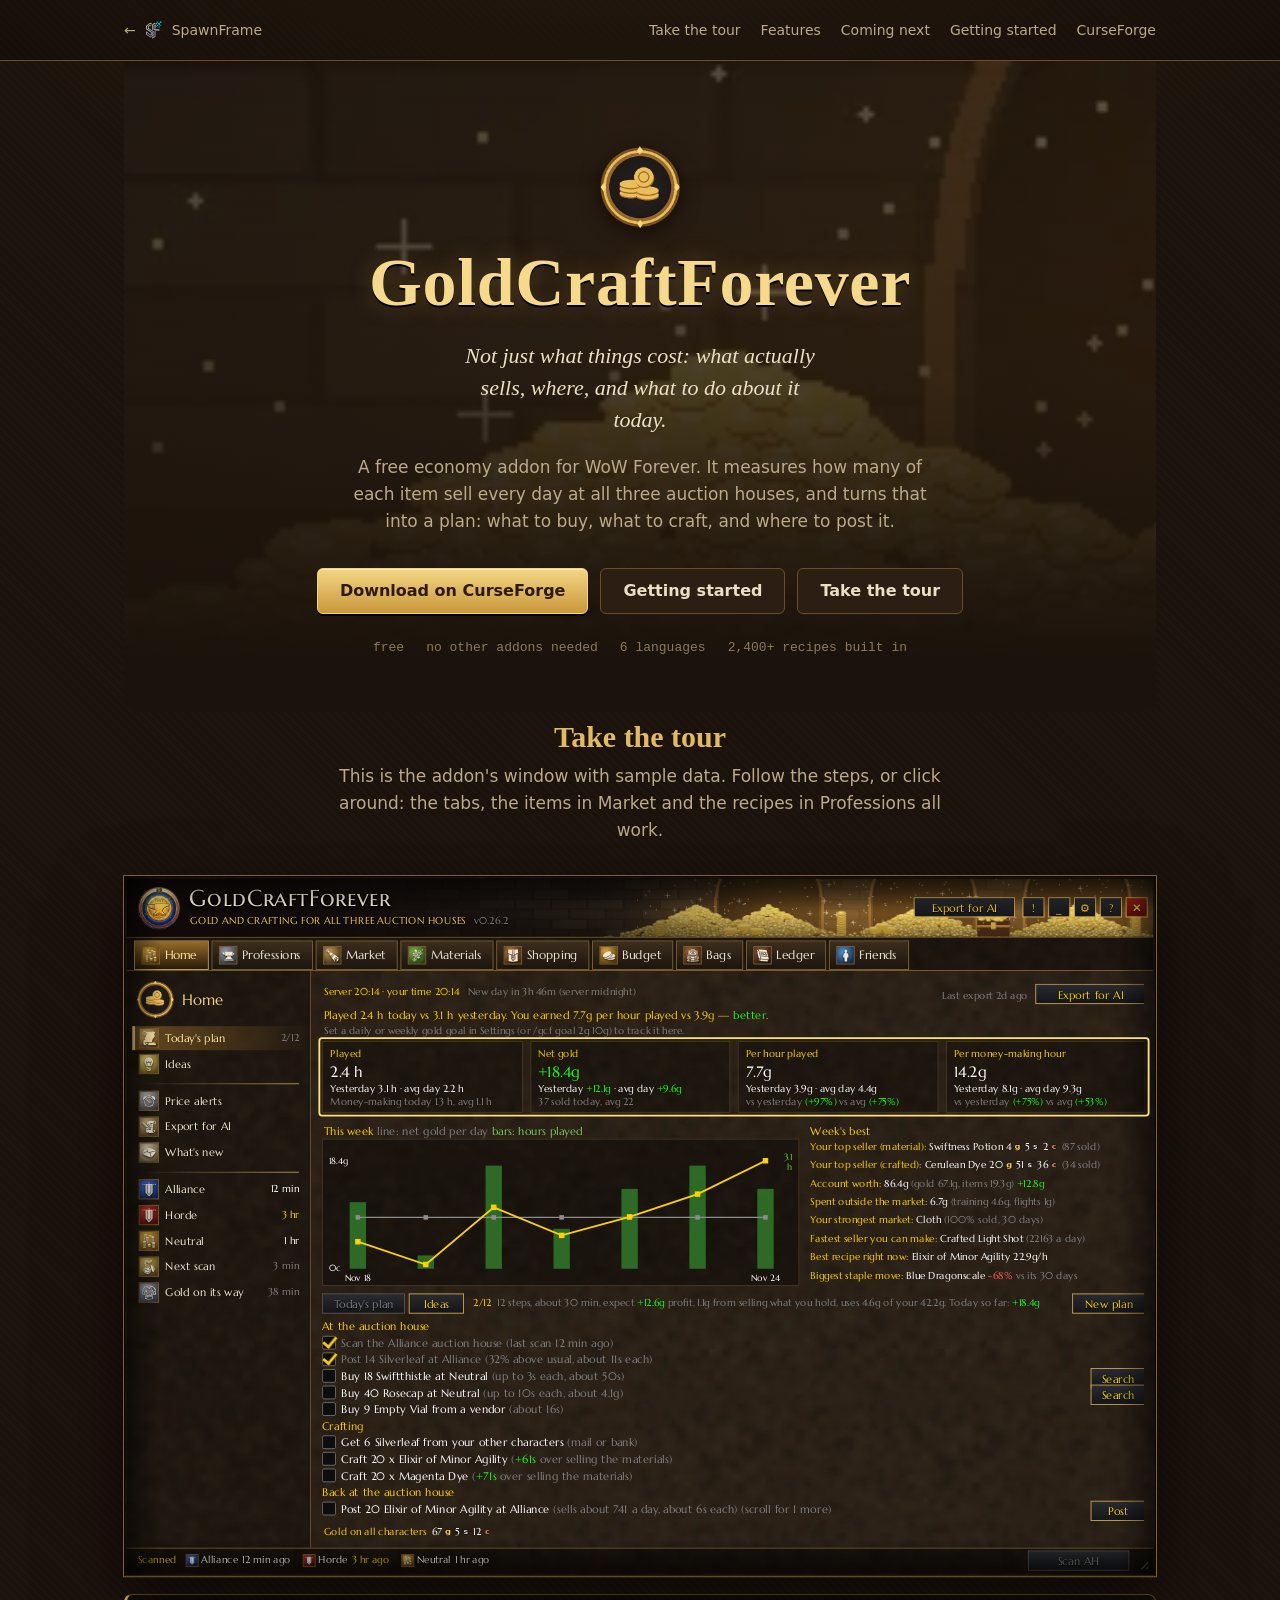
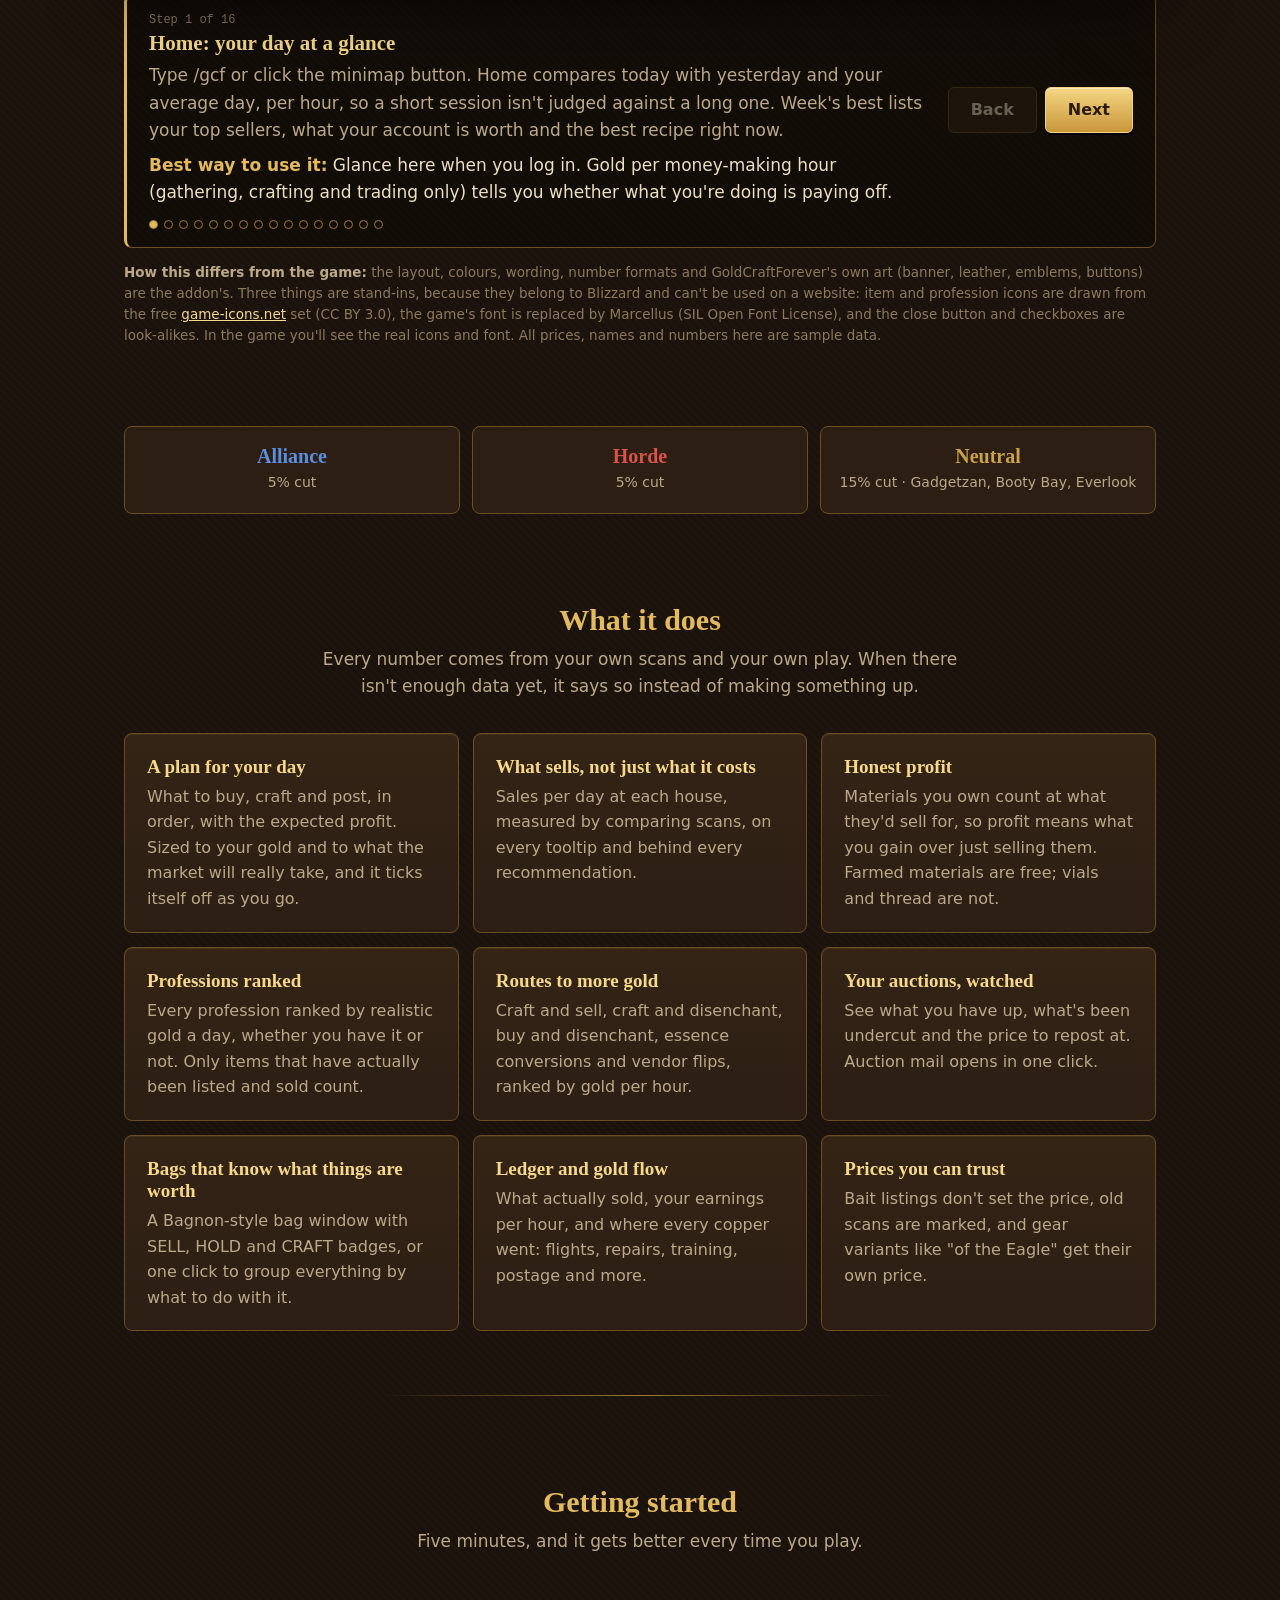
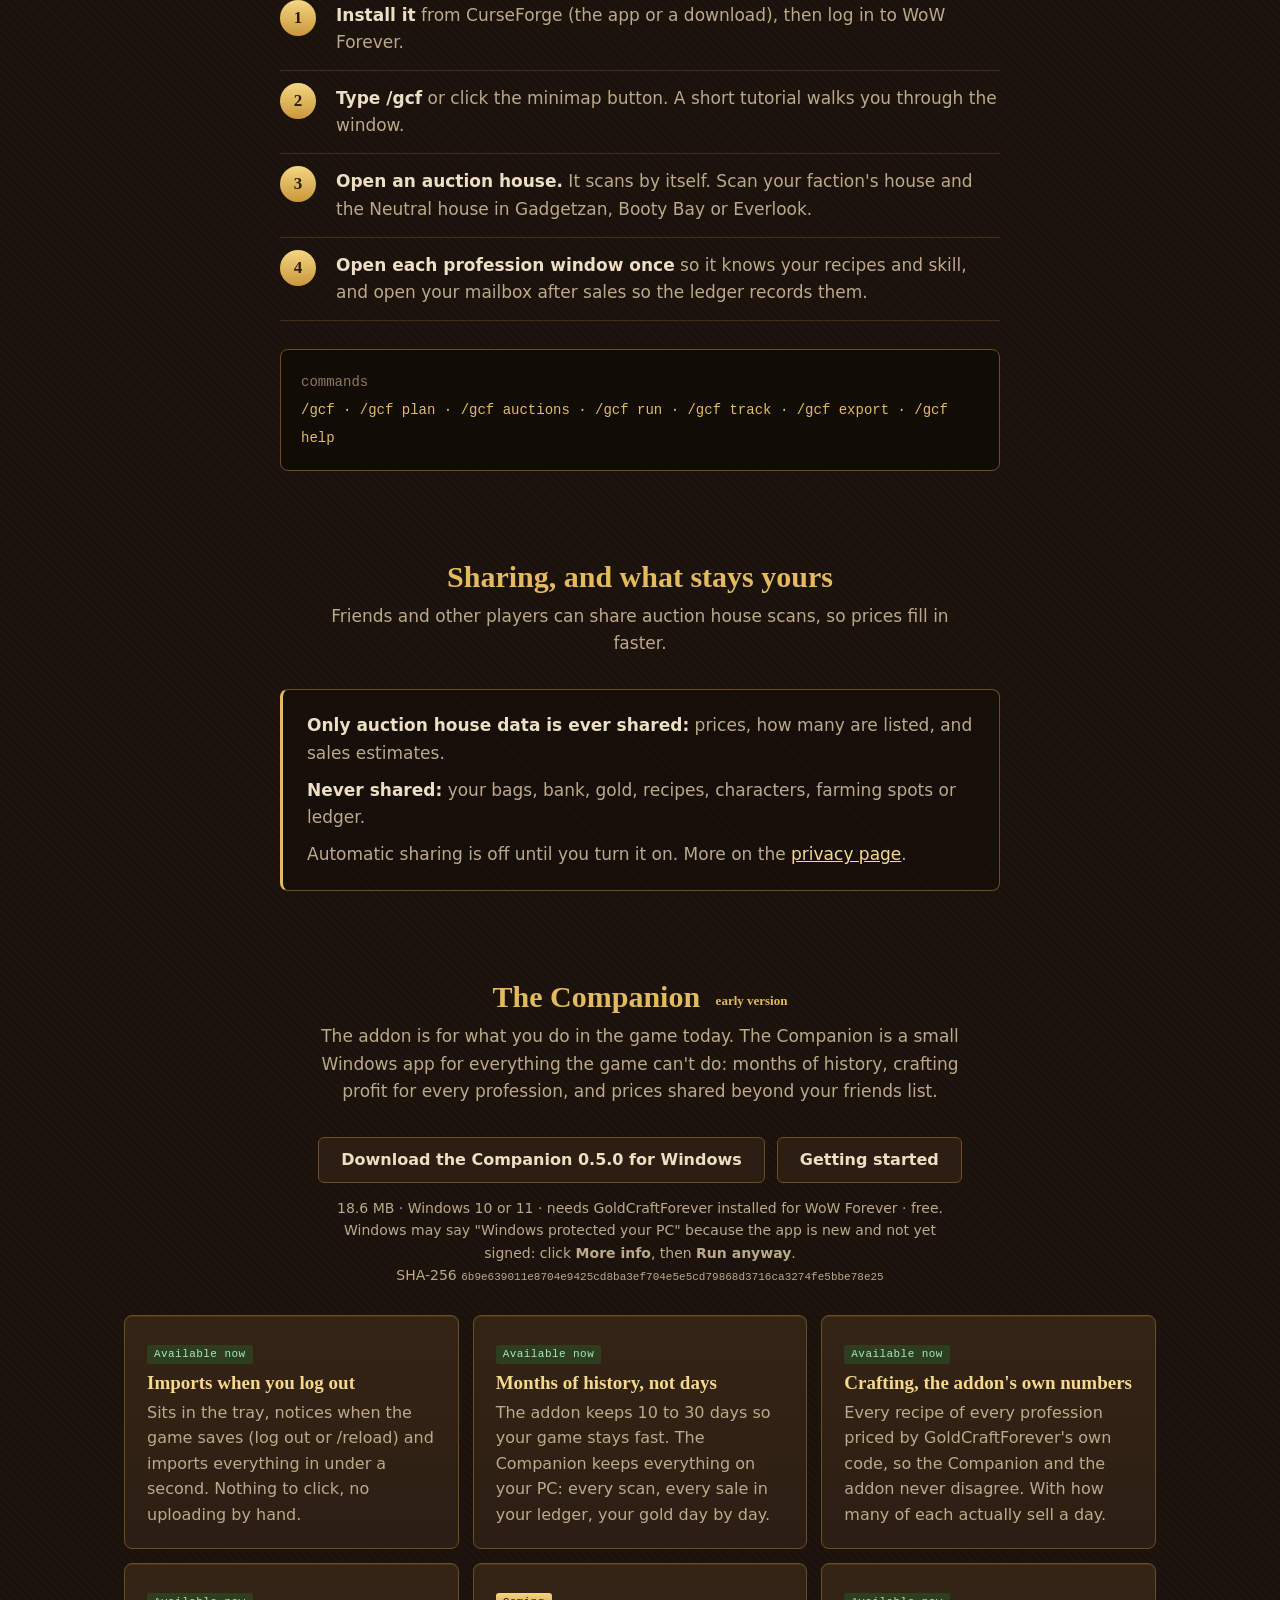
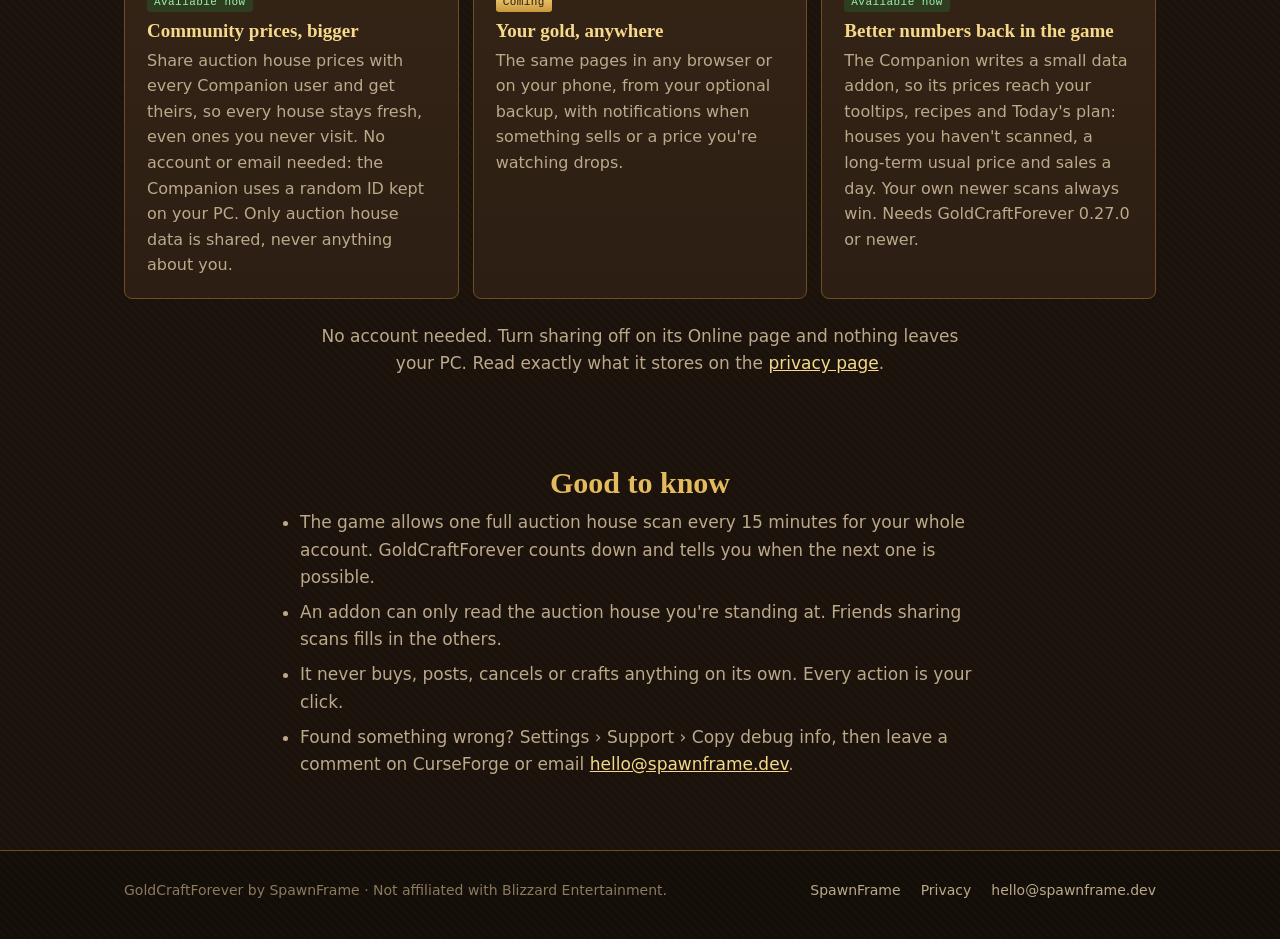
==== commit 97a64ddc: "GoldCraft Companion 0.5.0 download" ====
--- a/goldcraft/index.html
+++ b/goldcraft/index.html
@@ -127,10 +127,10 @@
   <section id="coming">
     <h2>The Companion <span class="soon">early version</span></h2>
     <p class="intro">The addon is for what you do in the game today. The Companion is a small Windows app for everything the game can't do: months of history, crafting profit for every profession, and prices shared beyond your friends list.</p>
-    <div class="cta"><a class="btn primary" href="/goldcraft/download/GoldCraftCompanion-0.4.2.zip" download>Download the Companion 0.4.2 for Windows</a> <a class="btn" href="/goldcraft/start/">Getting started</a></div>
+    <div class="cta"><a class="btn primary" href="/goldcraft/download/GoldCraftCompanion-0.5.0.zip" download>Download the Companion 0.5.0 for Windows</a> <a class="btn" href="/goldcraft/start/">Getting started</a></div>
     <p class="dl-note">18.6 MB · Windows 10 or 11 · needs GoldCraftForever installed for WoW Forever · free.<br>
       Windows may say "Windows protected your PC" because the app is new and not yet signed: click <b>More info</b>, then <b>Run anyway</b>.<br>
-      SHA-256 <code>effa2016a2b6543316a401b991aa4cbd3bdd3cb0d3764c0ca882c6a655ff8d7f</code></p>
+      SHA-256 <code>6b9e639011e8704e9425cd8ba3ef704e5e5cd79868d3716ca3274fe5bbe78e25</code></p>
     <div class="features">
       <div class="feature"><span class="soon now">Available now</span><h3>Imports when you log out</h3><p>Sits in the tray, notices when the game saves (log out or /reload) and imports everything in under a second. Nothing to click, no uploading by hand.</p></div>
       <div class="feature"><span class="soon now">Available now</span><h3>Months of history, not days</h3><p>The addon keeps 10 to 30 days so your game stays fast. The Companion keeps everything on your PC: every scan, every sale in your ledger, your gold day by day.</p></div>
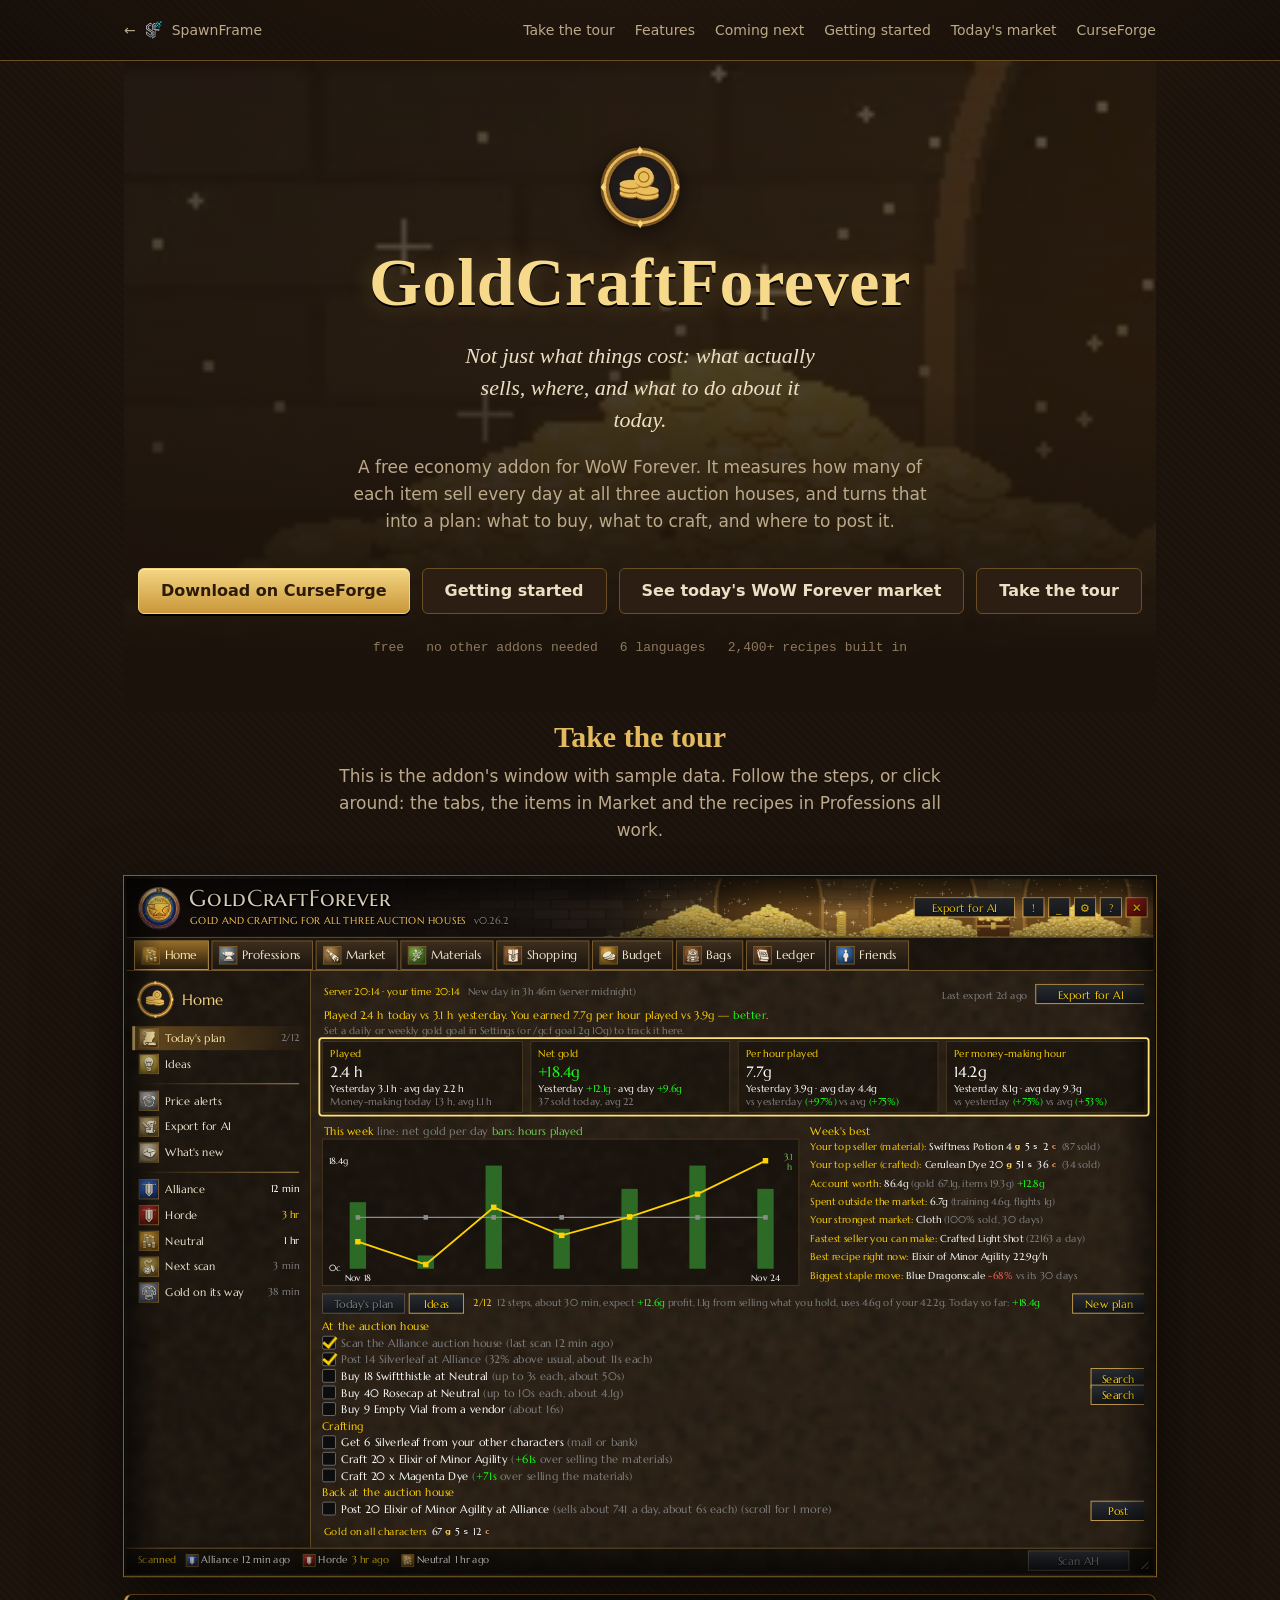
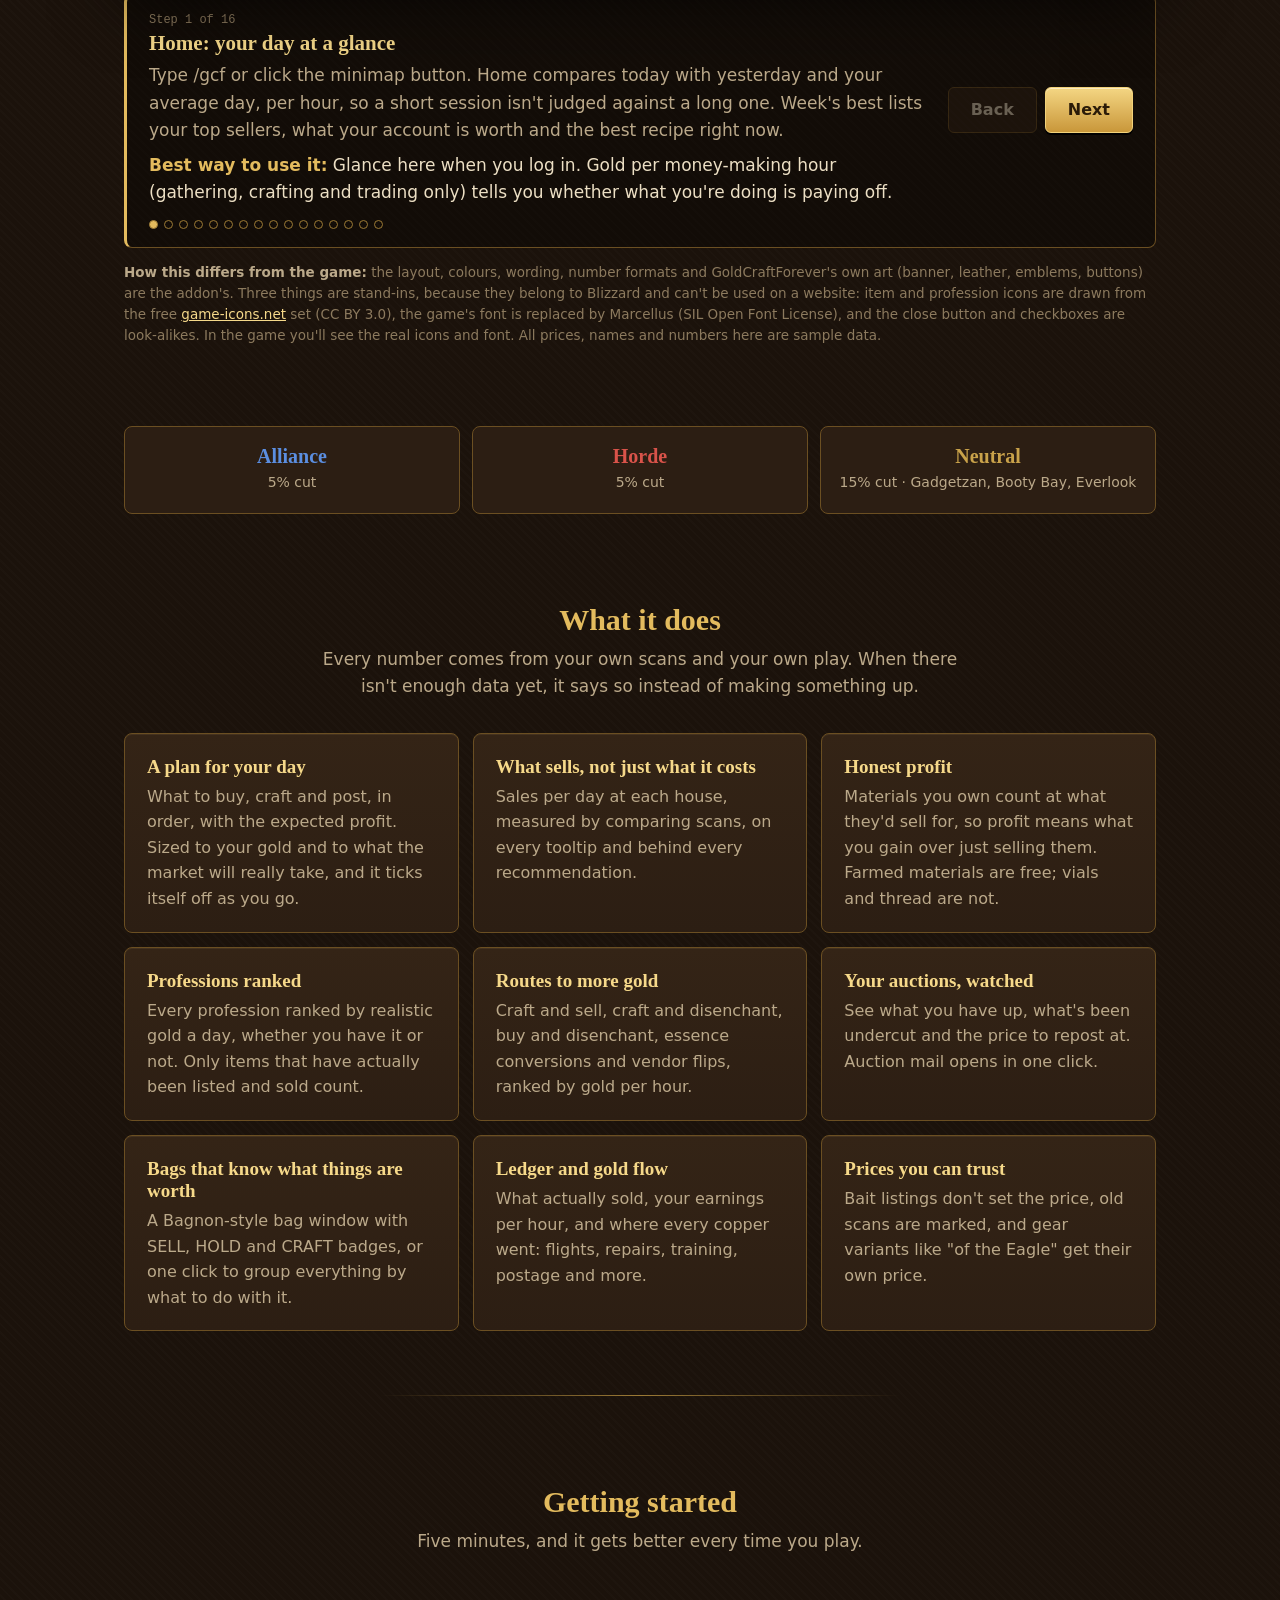
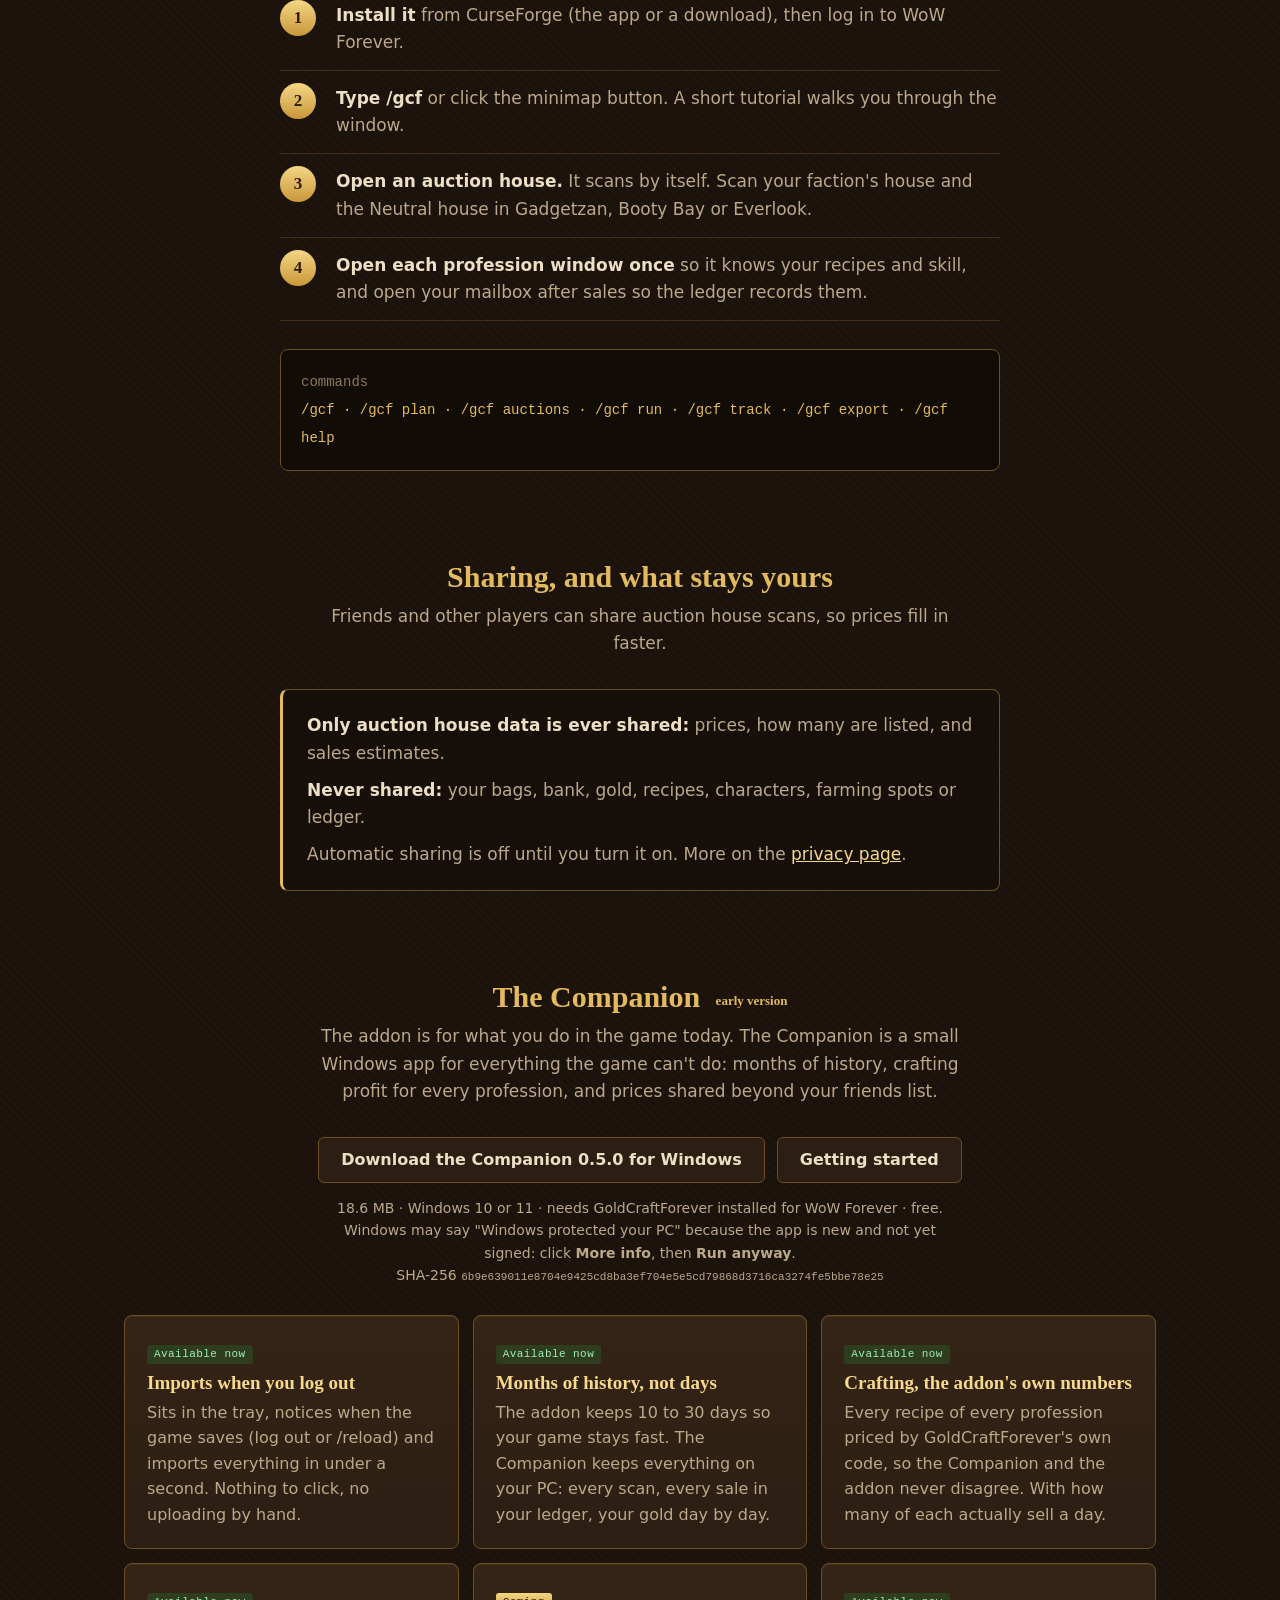
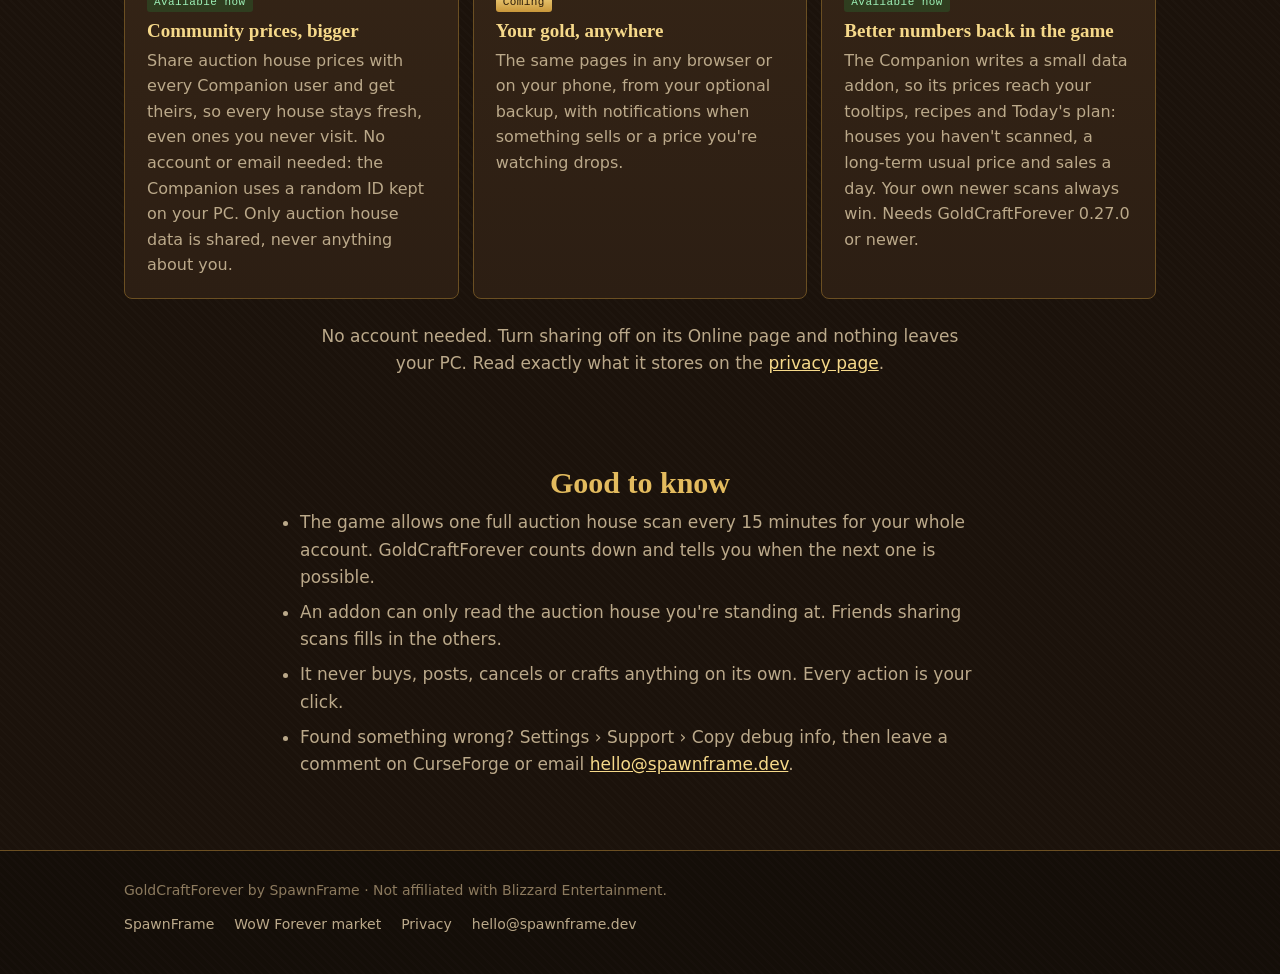
==== commit 298f0496: "WoW Forever market pages: today's most profitable crafts, best sellers and price moves per auction h" ====
--- a/goldcraft/index.html
+++ b/goldcraft/index.html
@@ -3,24 +3,30 @@
 <head>
 <meta charset="utf-8">
 <meta name="viewport" content="width=device-width, initial-scale=1">
-<title>GoldCraftForever: the WoW Forever economy addon · SpawnFrame</title>
+<title>GoldCraftForever: WoW Forever auction house prices and crafting profit addon</title>
 <meta name="description" content="Not just what things cost: what actually sells, where, and what to do about it today. A free economy addon for all three WoW Forever auction houses.">
 <link rel="canonical" href="https://spawnframe.dev/goldcraft/">
 <link rel="icon" href="/favicon.ico" sizes="48x48">
 <link rel="icon" href="/favicon.svg?v=c705b3b3" type="image/svg+xml">
 <link rel="icon" href="/brand/favicon-32.png" type="image/png" sizes="32x32">
 <link rel="apple-touch-icon" href="/brand/apple-touch-icon.png">
-<meta property="og:title" content="GoldCraftForever">
+<meta property="og:title" content="GoldCraftForever: what actually sells on WoW Forever">
 <meta property="og:description" content="What actually sells, where, and what to do about it today. A free economy addon for WoW Forever.">
 <meta property="og:url" content="https://spawnframe.dev/goldcraft/">
 <meta property="og:type" content="website">
+<meta property="og:image" content="https://spawnframe.dev/goldcraft/art/og.png">
+<meta property="og:image:width" content="1200">
+<meta property="og:image:height" content="630">
+<meta property="og:site_name" content="SpawnFrame">
+<meta name="twitter:card" content="summary_large_image">
+<script type="application/ld+json">{"@context": "https://schema.org", "@type": "SoftwareApplication", "name": "GoldCraftForever", "applicationCategory": "GameApplication", "applicationSubCategory": "World of Warcraft addon", "operatingSystem": "Windows, macOS (World of Warcraft: Forever)", "description": "A free economy addon for WoW Forever: auction house prices and sales a day at all three auction houses, crafting profit for every recipe, a daily plan, buy-up-to prices and a gold-goal planner.", "url": "https://spawnframe.dev/goldcraft/", "image": "https://spawnframe.dev/goldcraft/art/og.png", "downloadUrl": "https://www.curseforge.com/wow/addons/goldcraftforever", "offers": {"@type": "Offer", "price": "0", "priceCurrency": "USD"}, "author": {"@type": "Organization", "name": "SpawnFrame", "url": "https://spawnframe.dev/"}}</script>
 <link rel="stylesheet" href="/goldcraft/goldcraft.css?v=2104ad33">
 <link rel="stylesheet" href="/goldcraft/demo.css?v=6fa3718a">
 </head>
 <body>
 <header class="top"><div class="wrap">
   <a href="/" style="display:inline-flex;align-items:center;gap:8px">← <img src="/brand/logo-mark.svg?v=846f8ce9" alt="" width="20" height="20"> SpawnFrame</a>
-  <nav><a href="#tour">Take the tour</a><a href="#features">Features</a><a href="#coming">Coming next</a><a href="#start">Getting started</a><a href="https://www.curseforge.com/wow/addons/goldcraftforever">CurseForge</a></nav>
+  <nav><a href="#tour">Take the tour</a><a href="#features">Features</a><a href="#coming">Coming next</a><a href="#start">Getting started</a><a href="/goldcraft/market/">Today's market</a><a href="https://www.curseforge.com/wow/addons/goldcraftforever">CurseForge</a></nav>
 </div></header>
 
 <main class="wrap">
@@ -30,7 +36,7 @@
     <p class="lede">Not just what things cost: what actually sells, where, and what to do about it today.</p>
     <p class="sub">A free economy addon for WoW Forever. It measures how many of each item sell every day at all three auction houses, and turns that into a plan: what to buy, what to craft, and where to post it.</p>
     <div class="cta">
-      <a class="btn gold" href="https://www.curseforge.com/wow/addons/goldcraftforever">Download on CurseForge</a> <a class="btn" href="/goldcraft/start/">Getting started</a>
+      <a class="btn gold" href="https://www.curseforge.com/wow/addons/goldcraftforever">Download on CurseForge</a> <a class="btn" href="/goldcraft/start/">Getting started</a> <a class="btn" href="/goldcraft/market/">See today's WoW Forever market</a>
       <a class="btn" href="#tour">Take the tour</a>
     </div>
     <div class="facts"><span>free</span><span>no other addons needed</span><span>6 languages</span><span>2,400+ recipes built in</span></div>
@@ -155,7 +161,7 @@
 
 <footer class="foot"><div class="wrap">
   <span>GoldCraftForever by SpawnFrame · Not affiliated with Blizzard Entertainment.</span>
-  <nav><a href="/">SpawnFrame</a><a href="/privacy/">Privacy</a><a href="mailto:hello@spawnframe.dev">hello@spawnframe.dev</a></nav>
+  <nav><a href="/">SpawnFrame</a><a href="/goldcraft/market/">WoW Forever market</a><a href="/privacy/">Privacy</a><a href="mailto:hello@spawnframe.dev">hello@spawnframe.dev</a></nav>
 </div></footer>
 <script src="/goldcraft/demo.js?v=04dac82e" defer></script>
 </body>
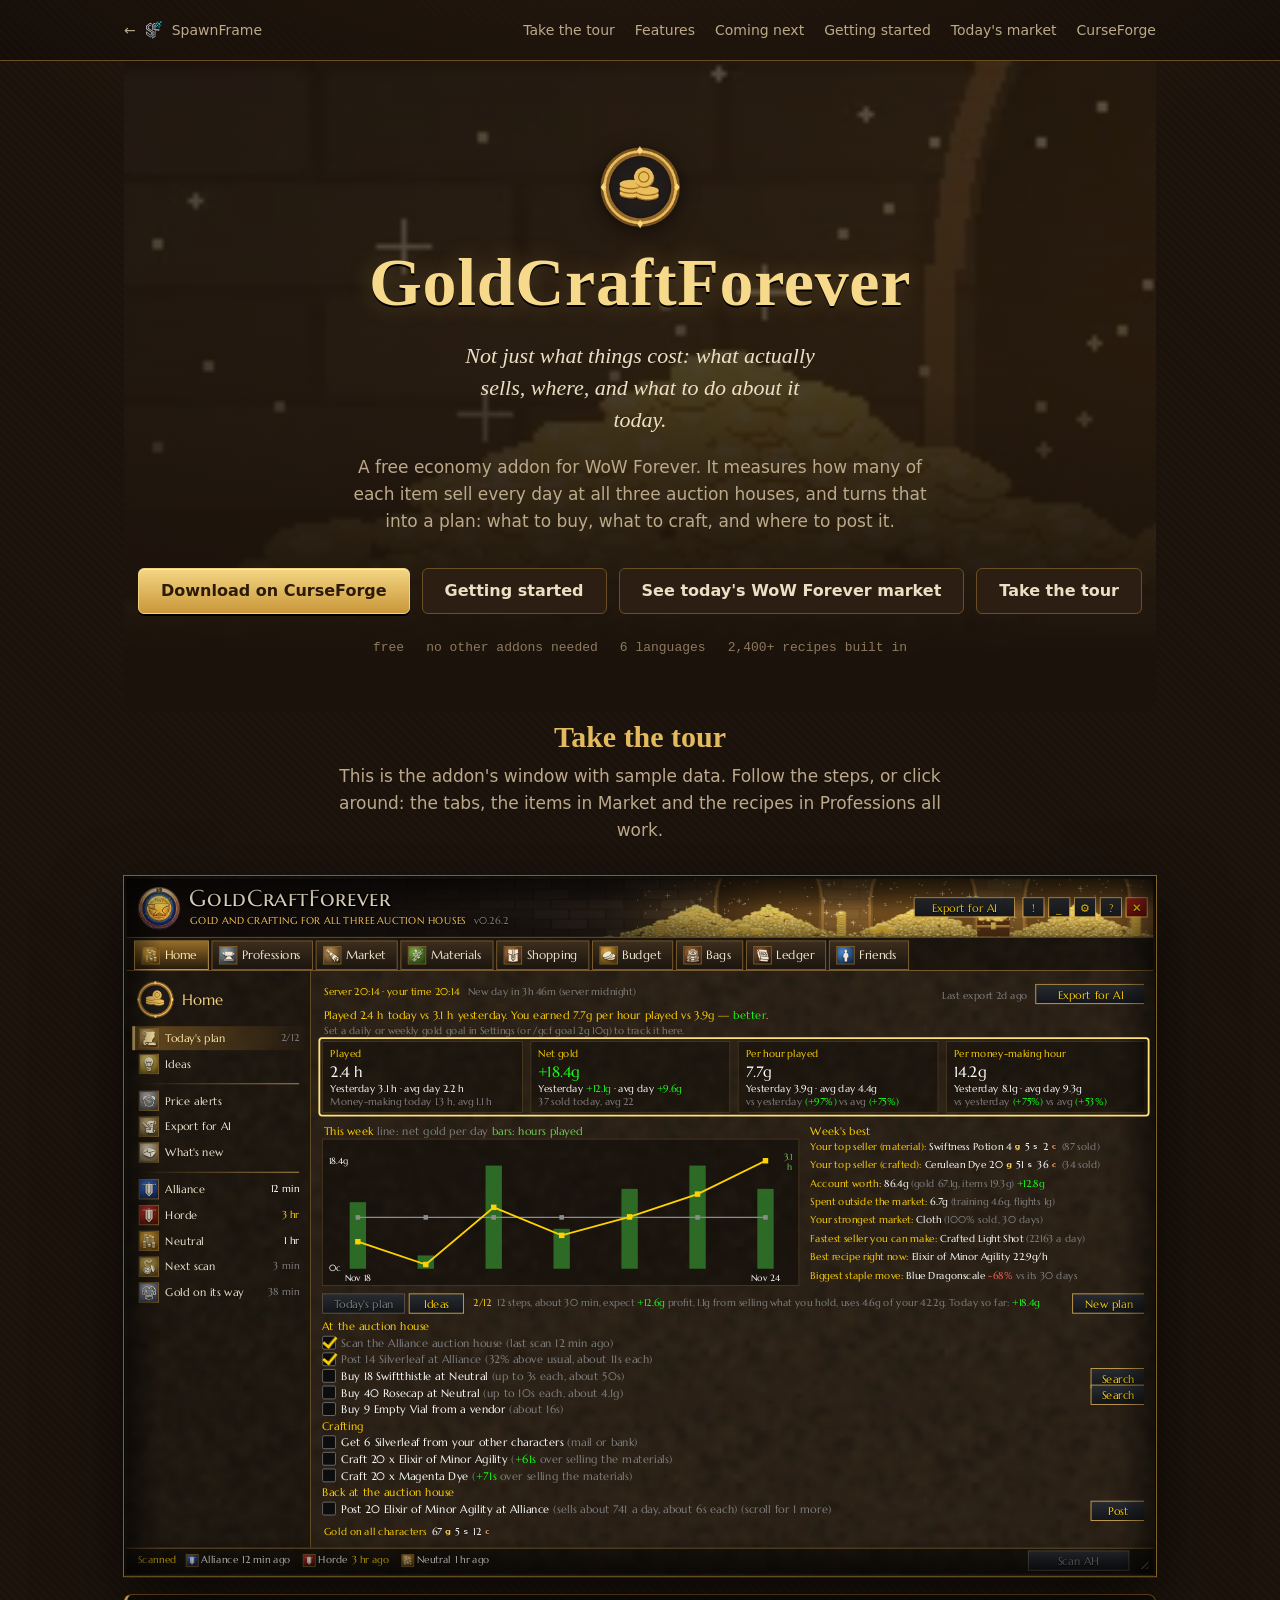
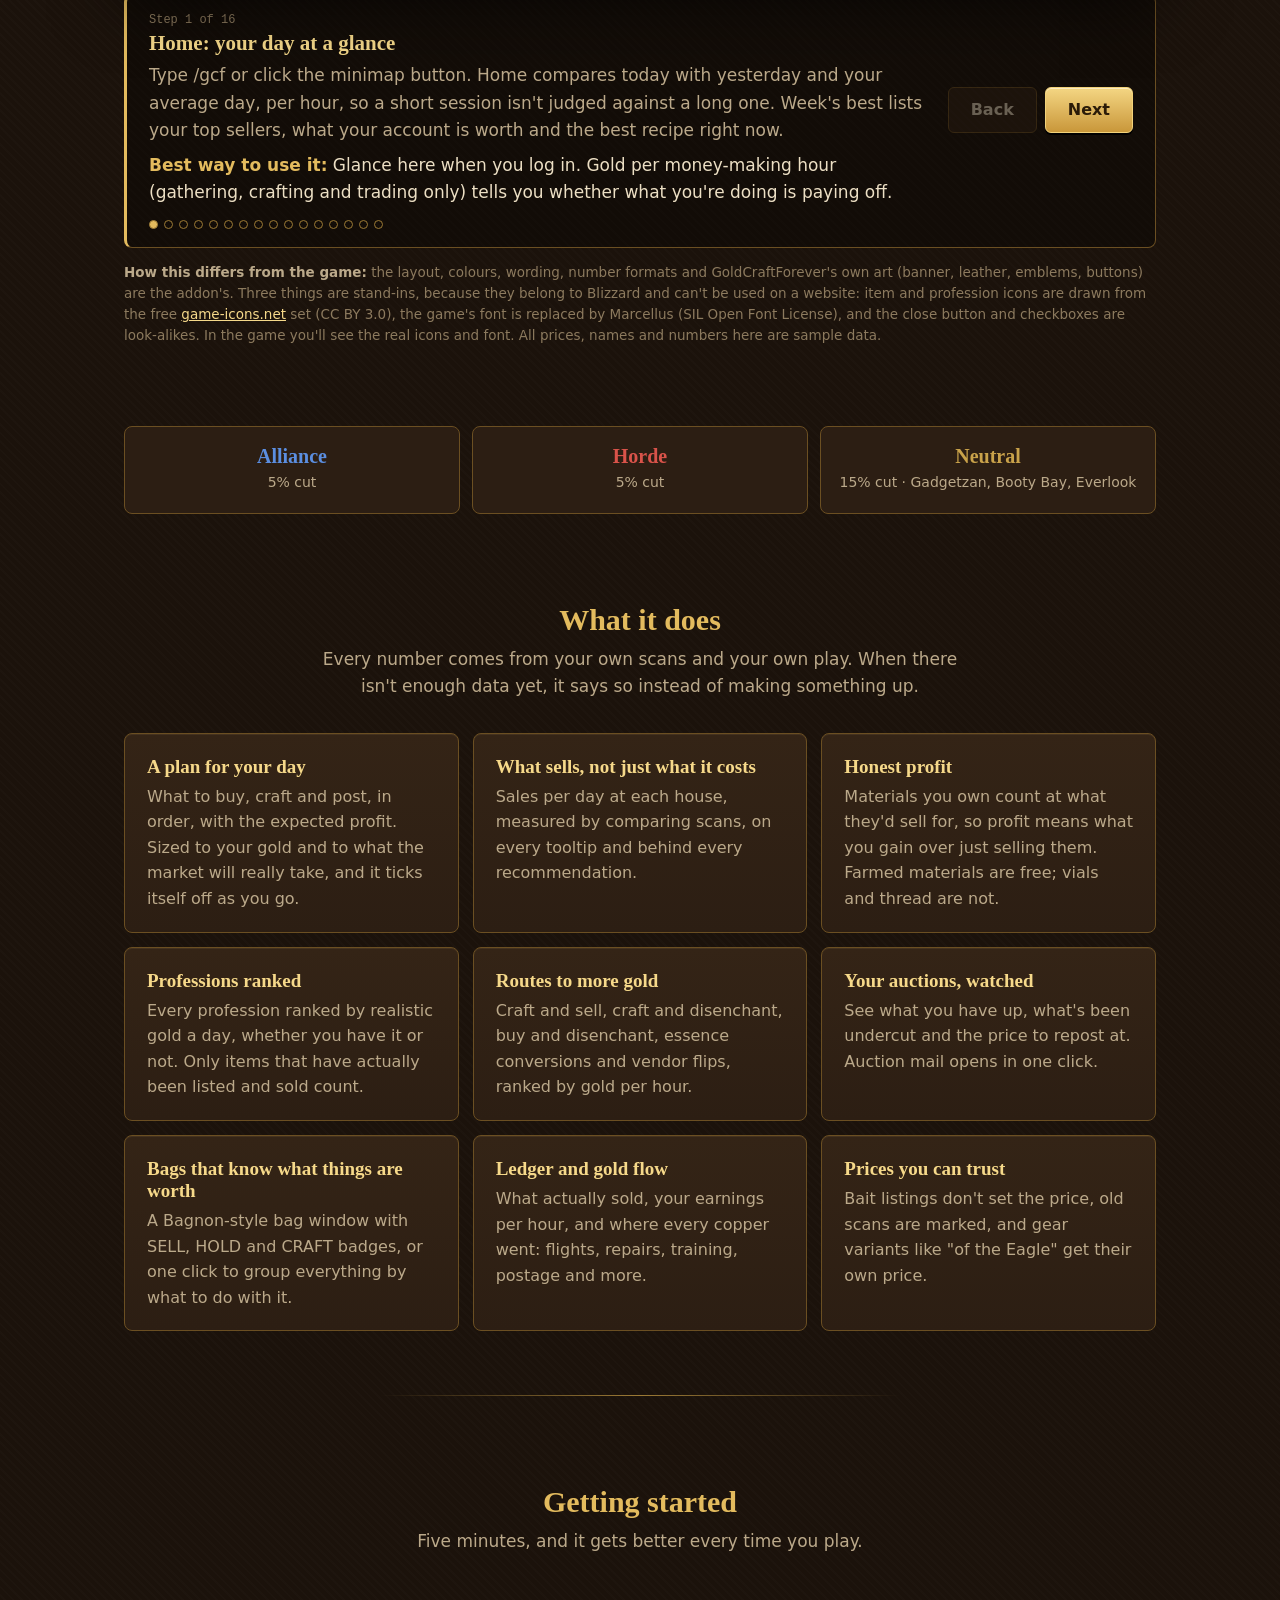
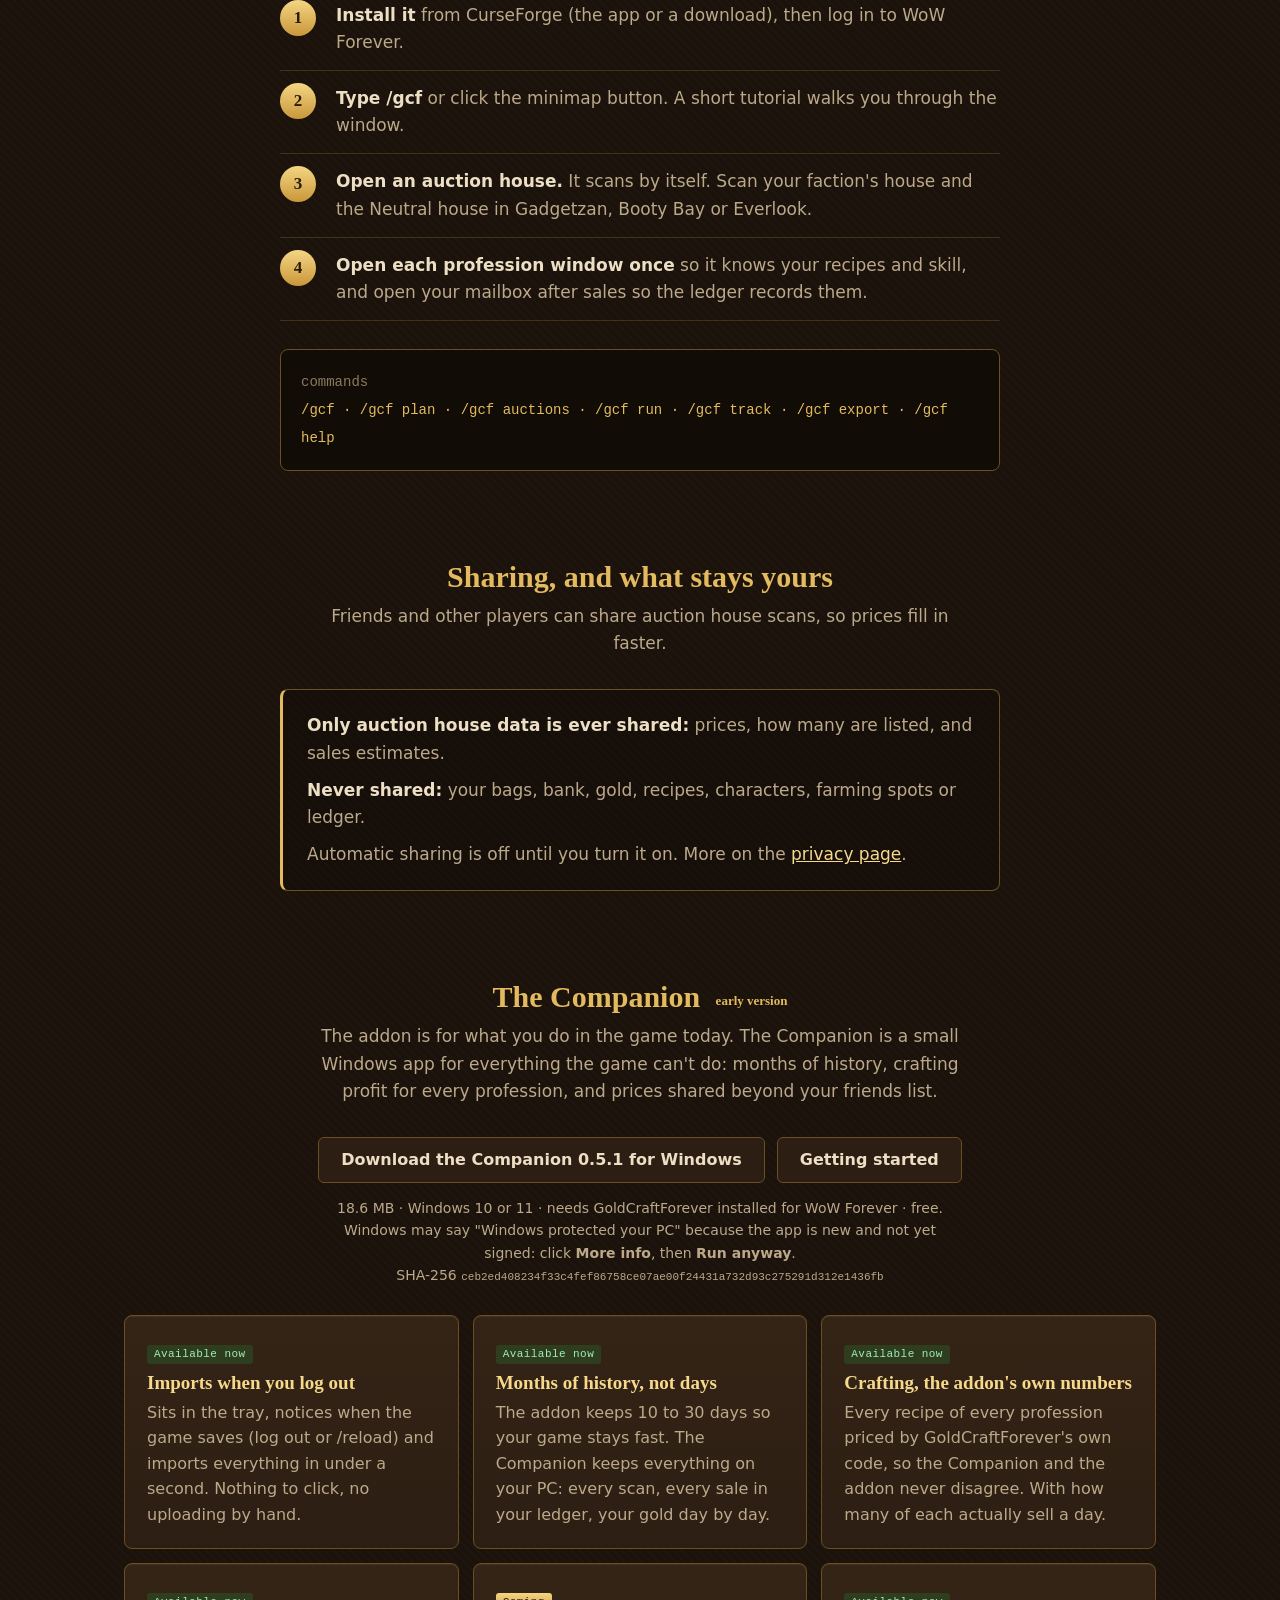
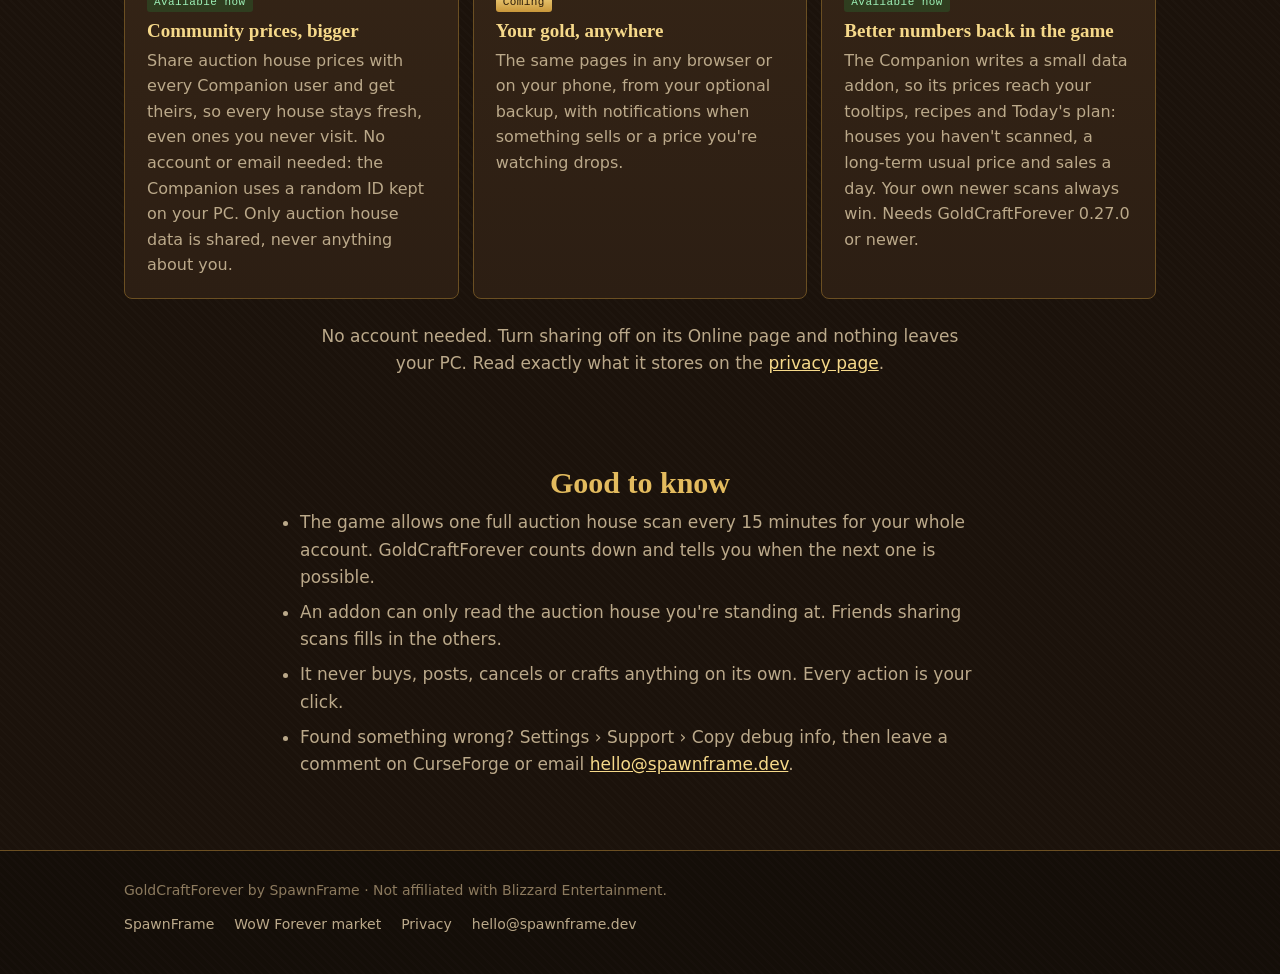
==== commit cf553866: "GoldCraft Companion 0.5.1 download" ====
--- a/goldcraft/index.html
+++ b/goldcraft/index.html
@@ -133,10 +133,10 @@
   <section id="coming">
     <h2>The Companion <span class="soon">early version</span></h2>
     <p class="intro">The addon is for what you do in the game today. The Companion is a small Windows app for everything the game can't do: months of history, crafting profit for every profession, and prices shared beyond your friends list.</p>
-    <div class="cta"><a class="btn primary" href="/goldcraft/download/GoldCraftCompanion-0.5.0.zip" download>Download the Companion 0.5.0 for Windows</a> <a class="btn" href="/goldcraft/start/">Getting started</a></div>
+    <div class="cta"><a class="btn primary" href="/goldcraft/download/GoldCraftCompanion-0.5.1.zip" download>Download the Companion 0.5.1 for Windows</a> <a class="btn" href="/goldcraft/start/">Getting started</a></div>
     <p class="dl-note">18.6 MB · Windows 10 or 11 · needs GoldCraftForever installed for WoW Forever · free.<br>
       Windows may say "Windows protected your PC" because the app is new and not yet signed: click <b>More info</b>, then <b>Run anyway</b>.<br>
-      SHA-256 <code>6b9e639011e8704e9425cd8ba3ef704e5e5cd79868d3716ca3274fe5bbe78e25</code></p>
+      SHA-256 <code>ceb2ed408234f33c4fef86758ce07ae00f24431a732d93c275291d312e1436fb</code></p>
     <div class="features">
       <div class="feature"><span class="soon now">Available now</span><h3>Imports when you log out</h3><p>Sits in the tray, notices when the game saves (log out or /reload) and imports everything in under a second. Nothing to click, no uploading by hand.</p></div>
       <div class="feature"><span class="soon now">Available now</span><h3>Months of history, not days</h3><p>The addon keeps 10 to 30 days so your game stays fast. The Companion keeps everything on your PC: every scan, every sale in your ledger, your gold day by day.</p></div>
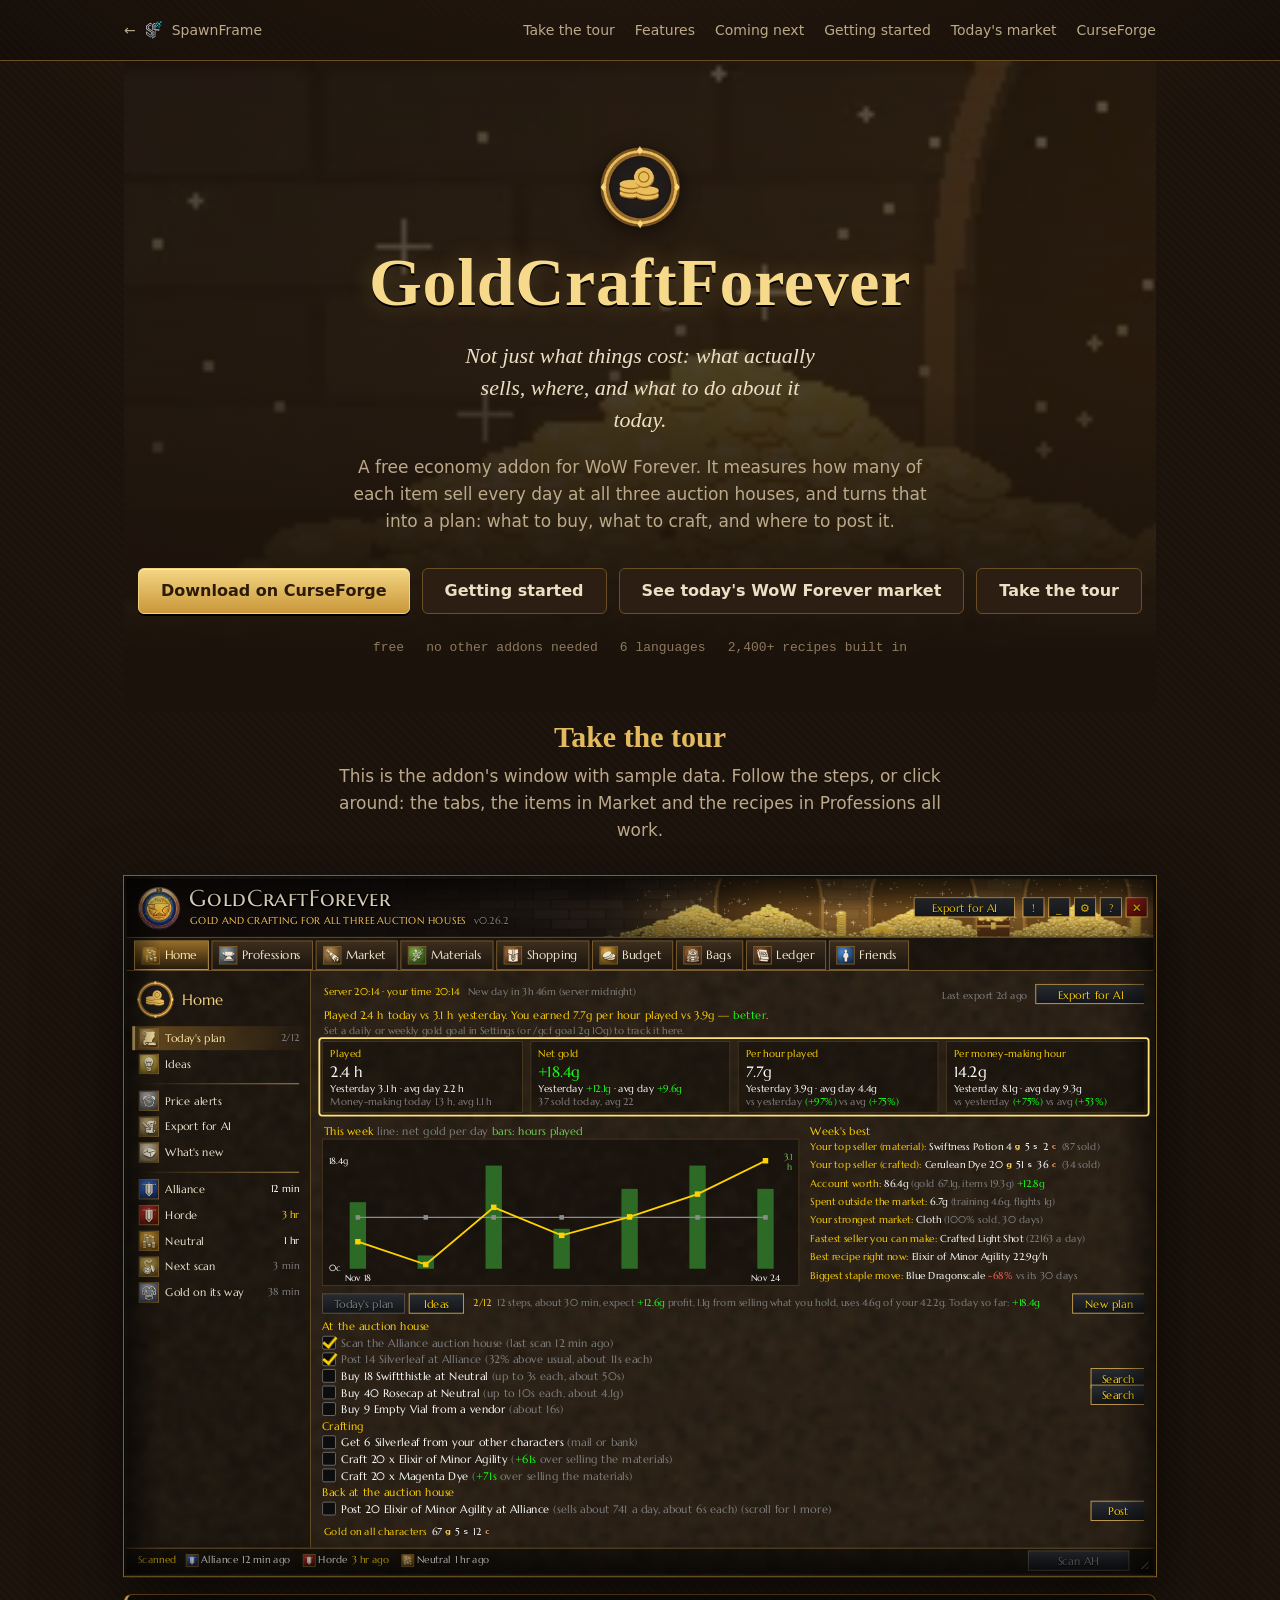
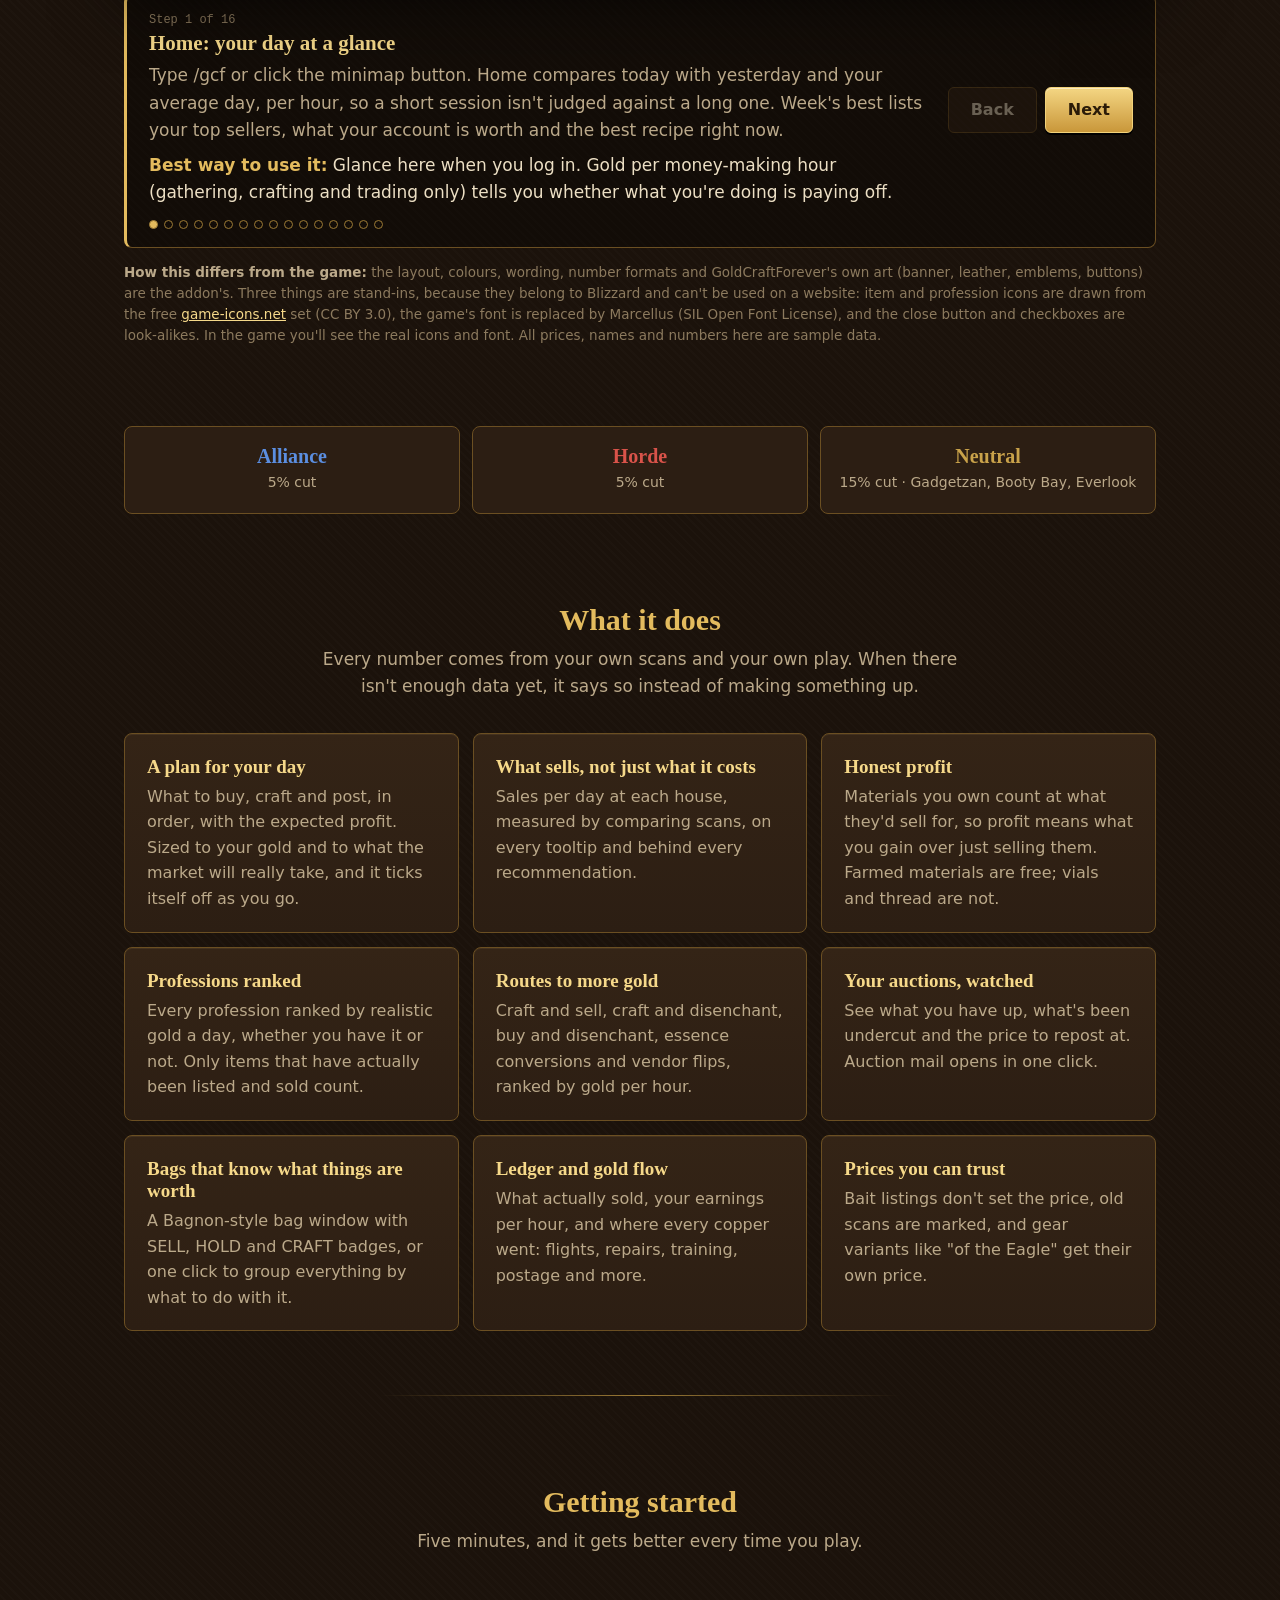
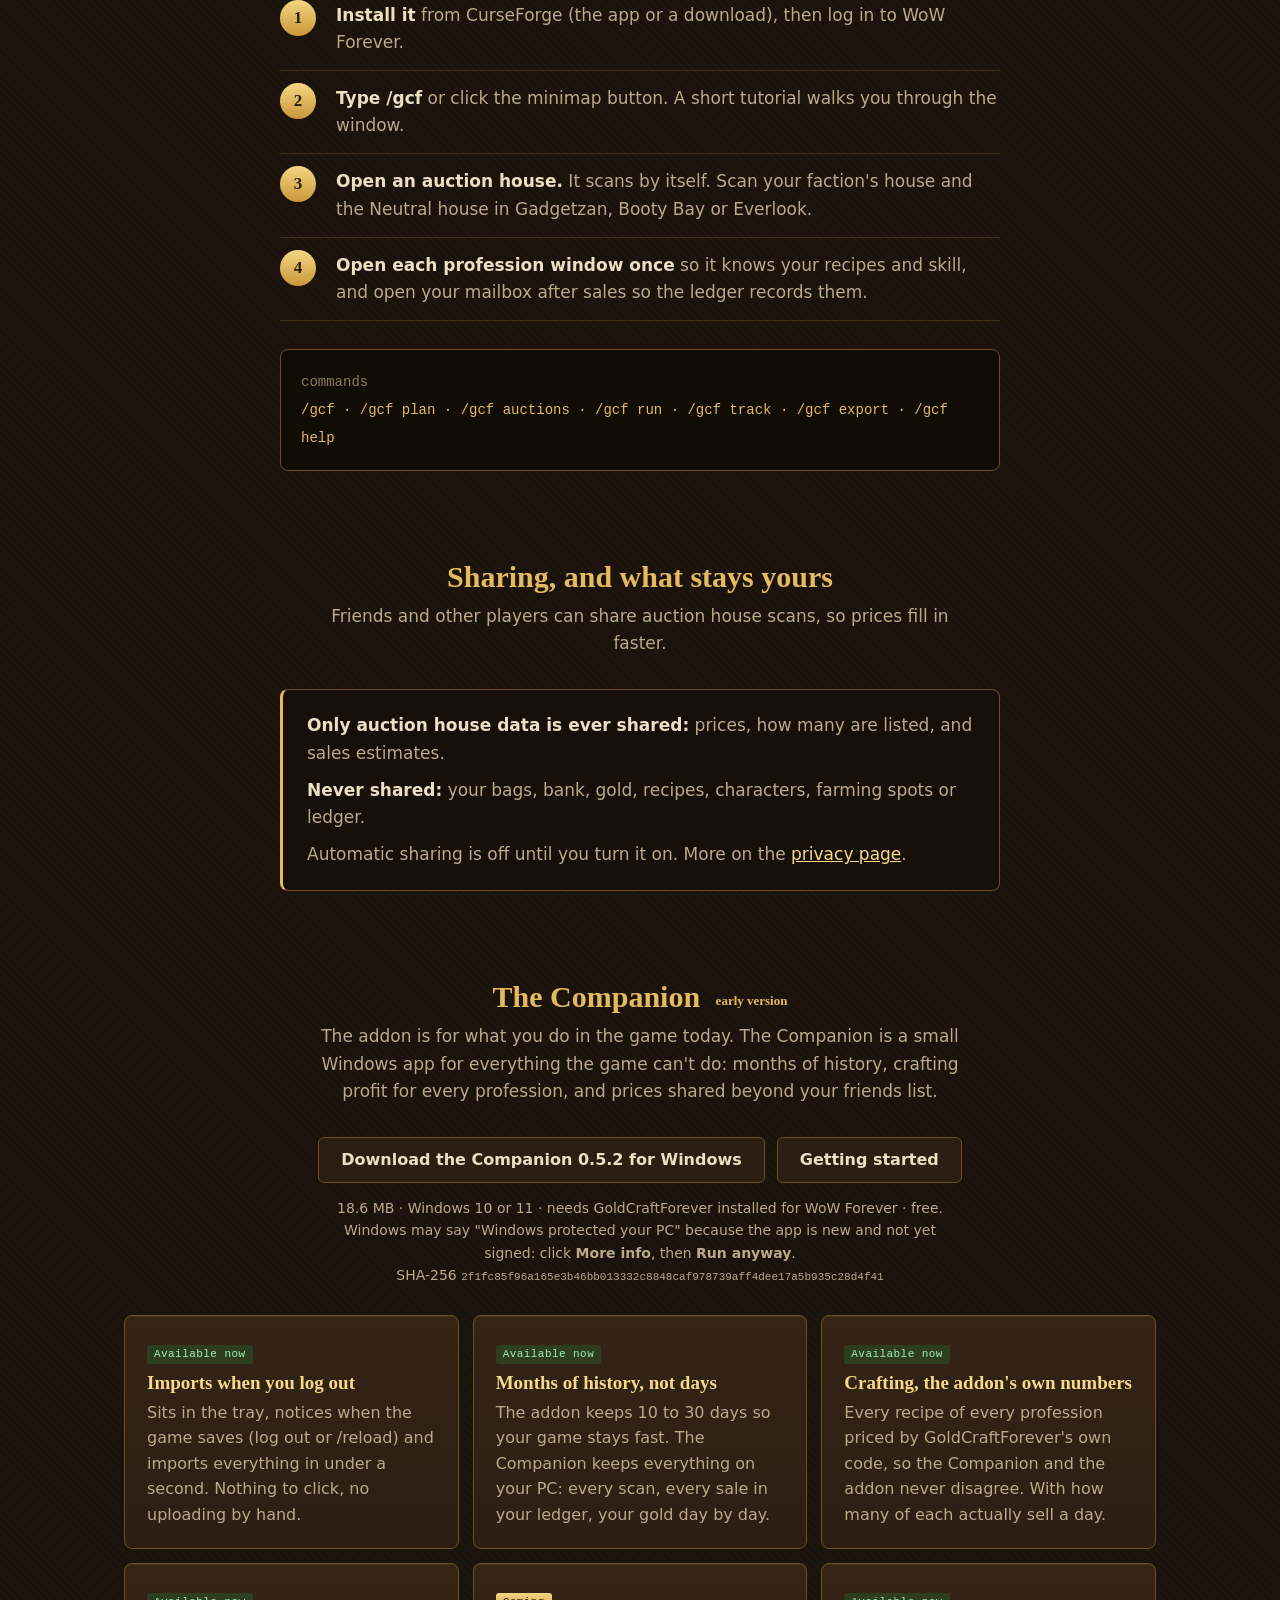
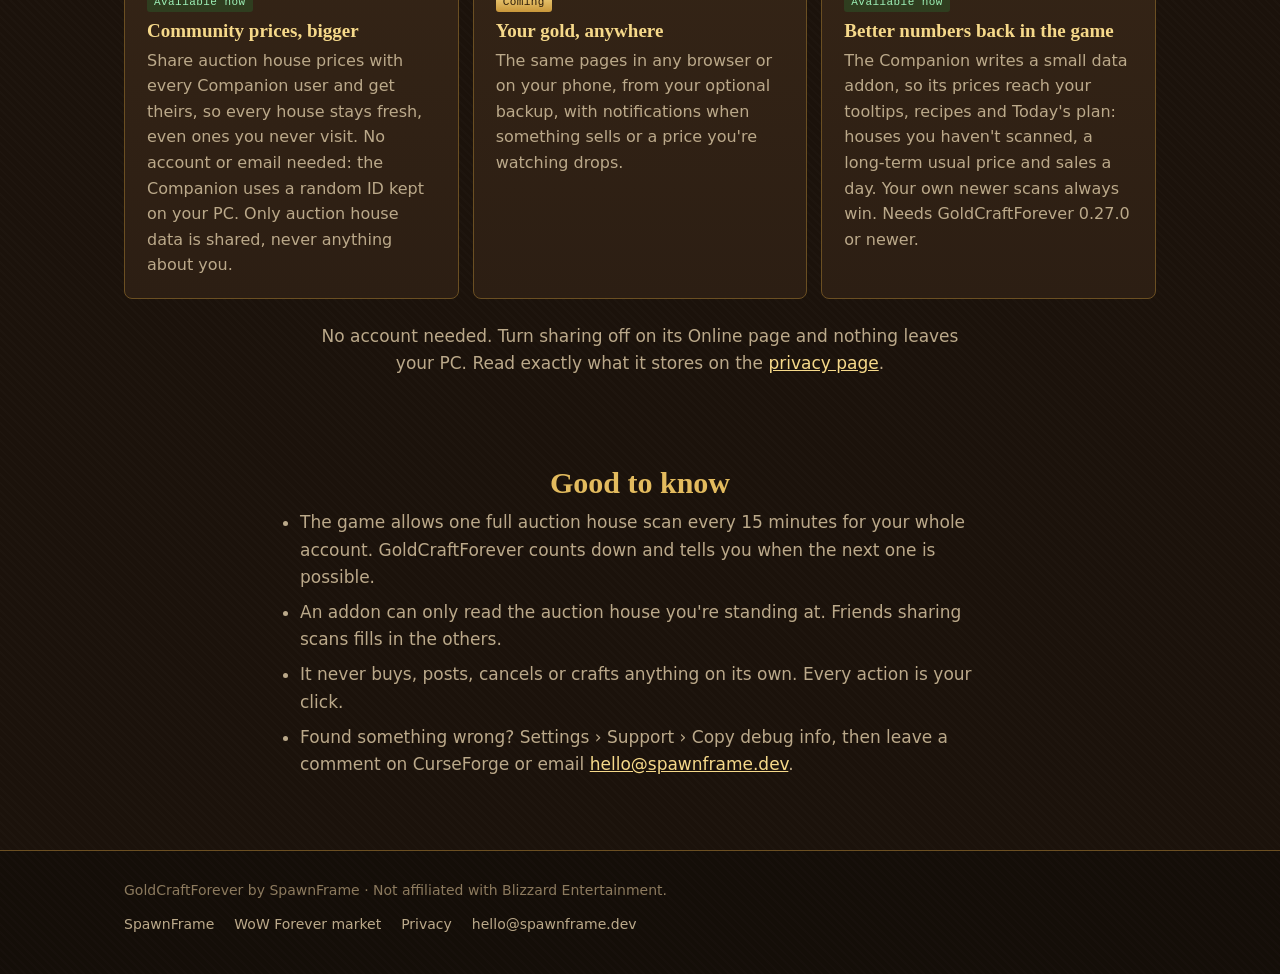
==== commit b5aafbd6: "GoldCraft Companion 0.5.2 download" ====
--- a/goldcraft/index.html
+++ b/goldcraft/index.html
@@ -133,10 +133,10 @@
   <section id="coming">
     <h2>The Companion <span class="soon">early version</span></h2>
     <p class="intro">The addon is for what you do in the game today. The Companion is a small Windows app for everything the game can't do: months of history, crafting profit for every profession, and prices shared beyond your friends list.</p>
-    <div class="cta"><a class="btn primary" href="/goldcraft/download/GoldCraftCompanion-0.5.1.zip" download>Download the Companion 0.5.1 for Windows</a> <a class="btn" href="/goldcraft/start/">Getting started</a></div>
+    <div class="cta"><a class="btn primary" href="/goldcraft/download/GoldCraftCompanion-0.5.2.zip" download>Download the Companion 0.5.2 for Windows</a> <a class="btn" href="/goldcraft/start/">Getting started</a></div>
     <p class="dl-note">18.6 MB · Windows 10 or 11 · needs GoldCraftForever installed for WoW Forever · free.<br>
       Windows may say "Windows protected your PC" because the app is new and not yet signed: click <b>More info</b>, then <b>Run anyway</b>.<br>
-      SHA-256 <code>ceb2ed408234f33c4fef86758ce07ae00f24431a732d93c275291d312e1436fb</code></p>
+      SHA-256 <code>2f1fc85f96a165e3b46bb013332c8848caf978739aff4dee17a5b935c28d4f41</code></p>
     <div class="features">
       <div class="feature"><span class="soon now">Available now</span><h3>Imports when you log out</h3><p>Sits in the tray, notices when the game saves (log out or /reload) and imports everything in under a second. Nothing to click, no uploading by hand.</p></div>
       <div class="feature"><span class="soon now">Available now</span><h3>Months of history, not days</h3><p>The addon keeps 10 to 30 days so your game stays fast. The Companion keeps everything on your PC: every scan, every sale in your ledger, your gold day by day.</p></div>
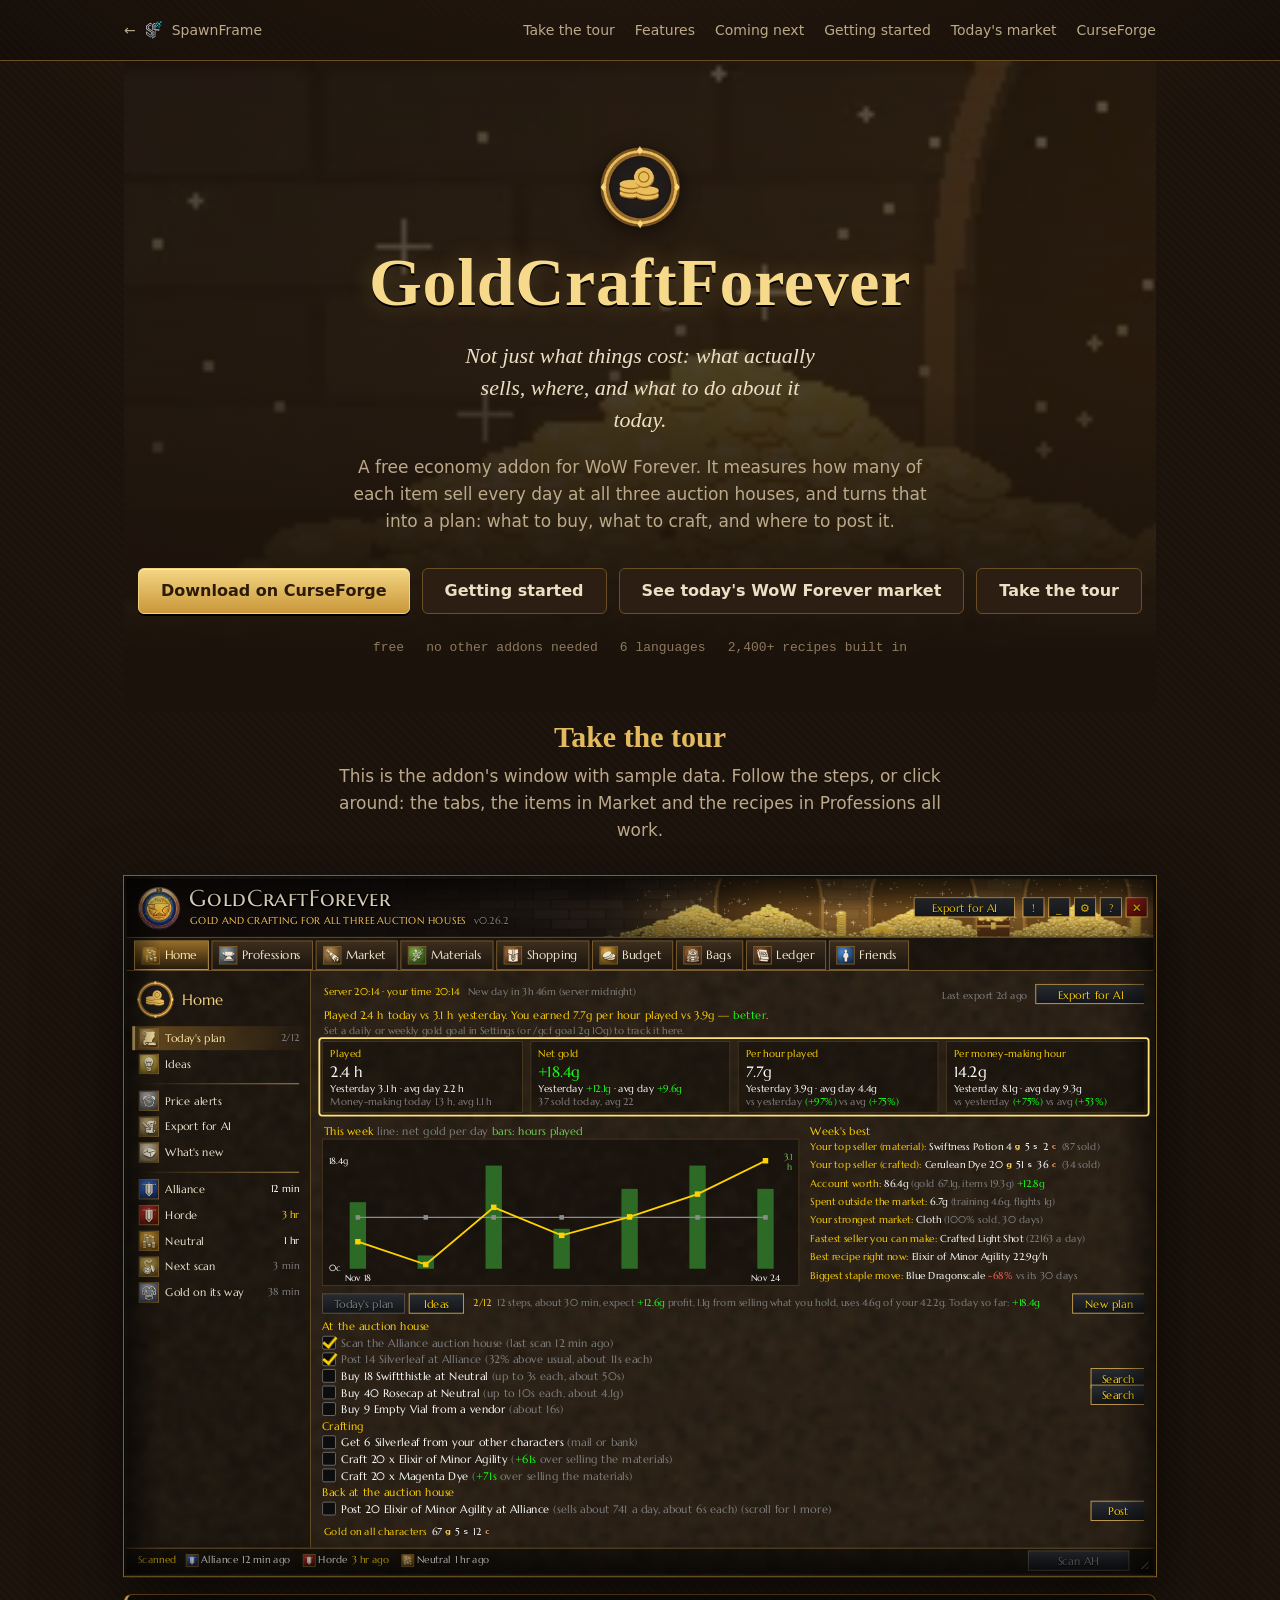
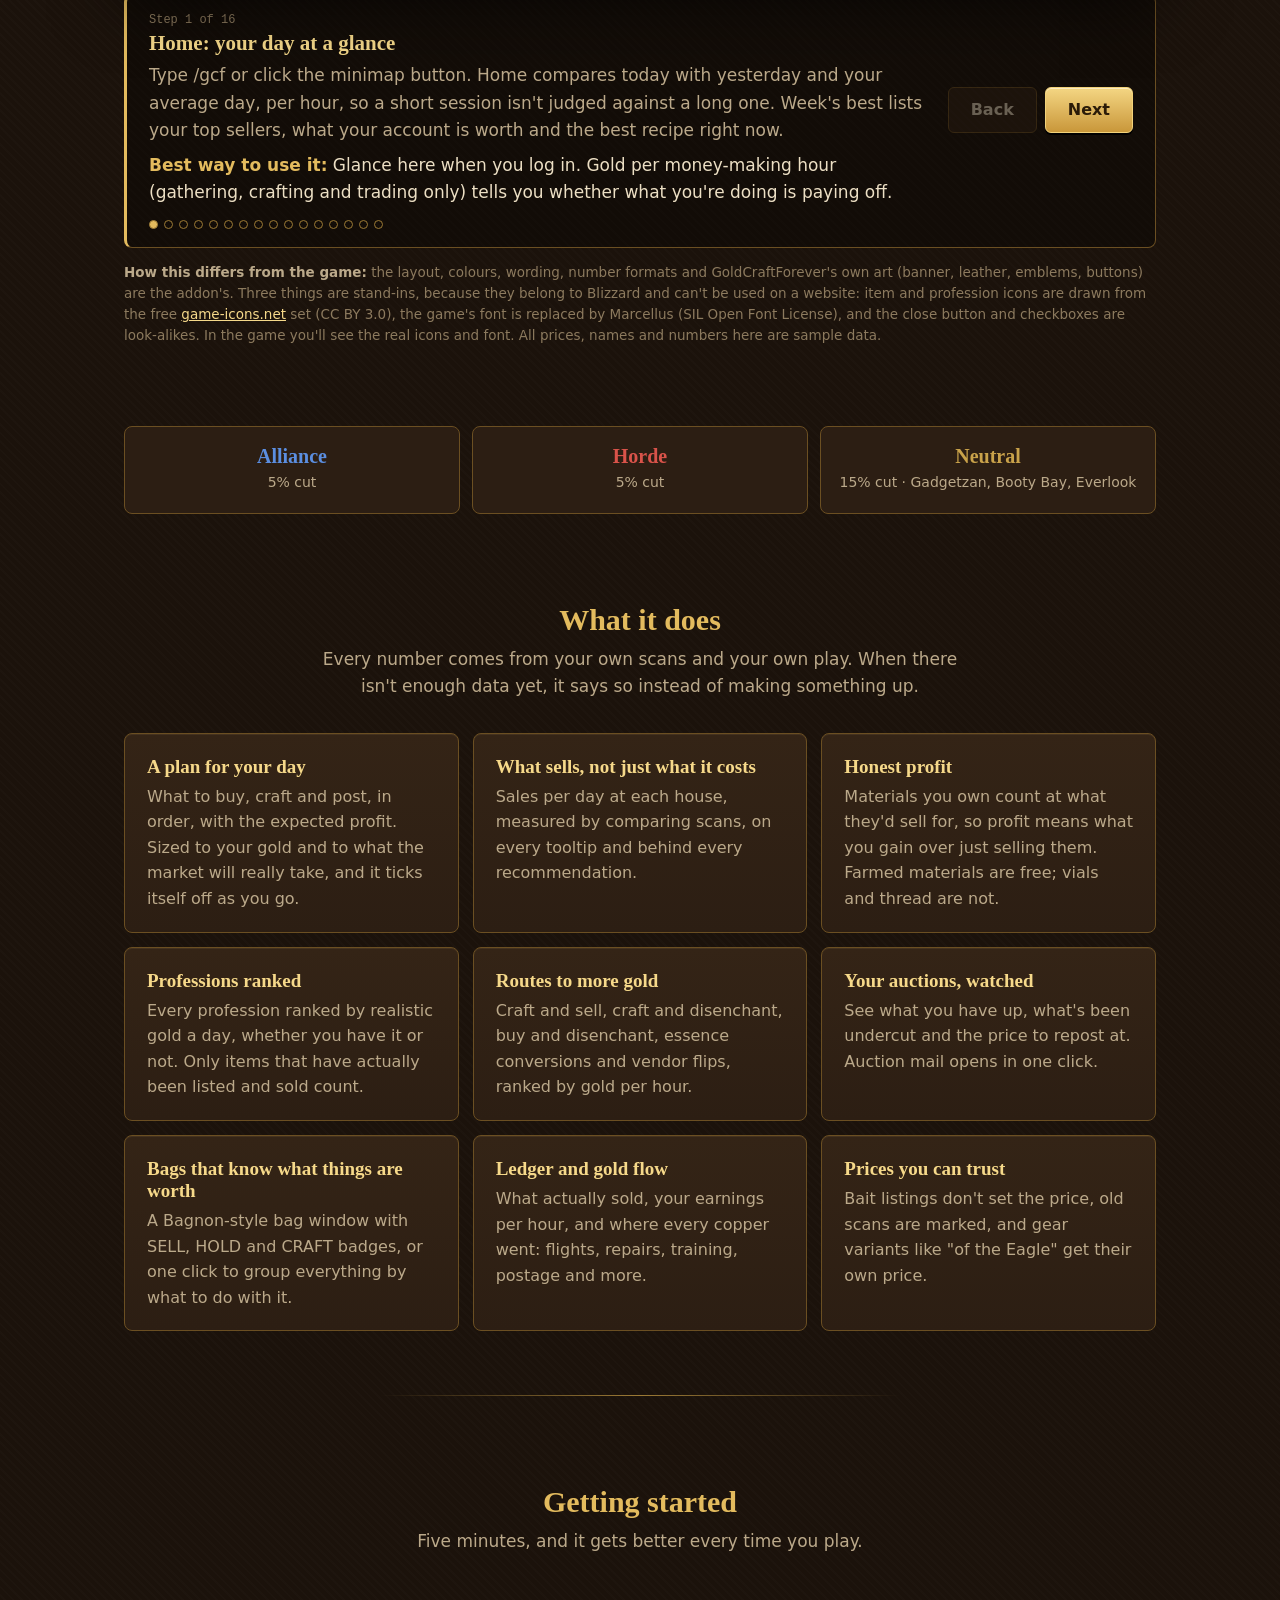
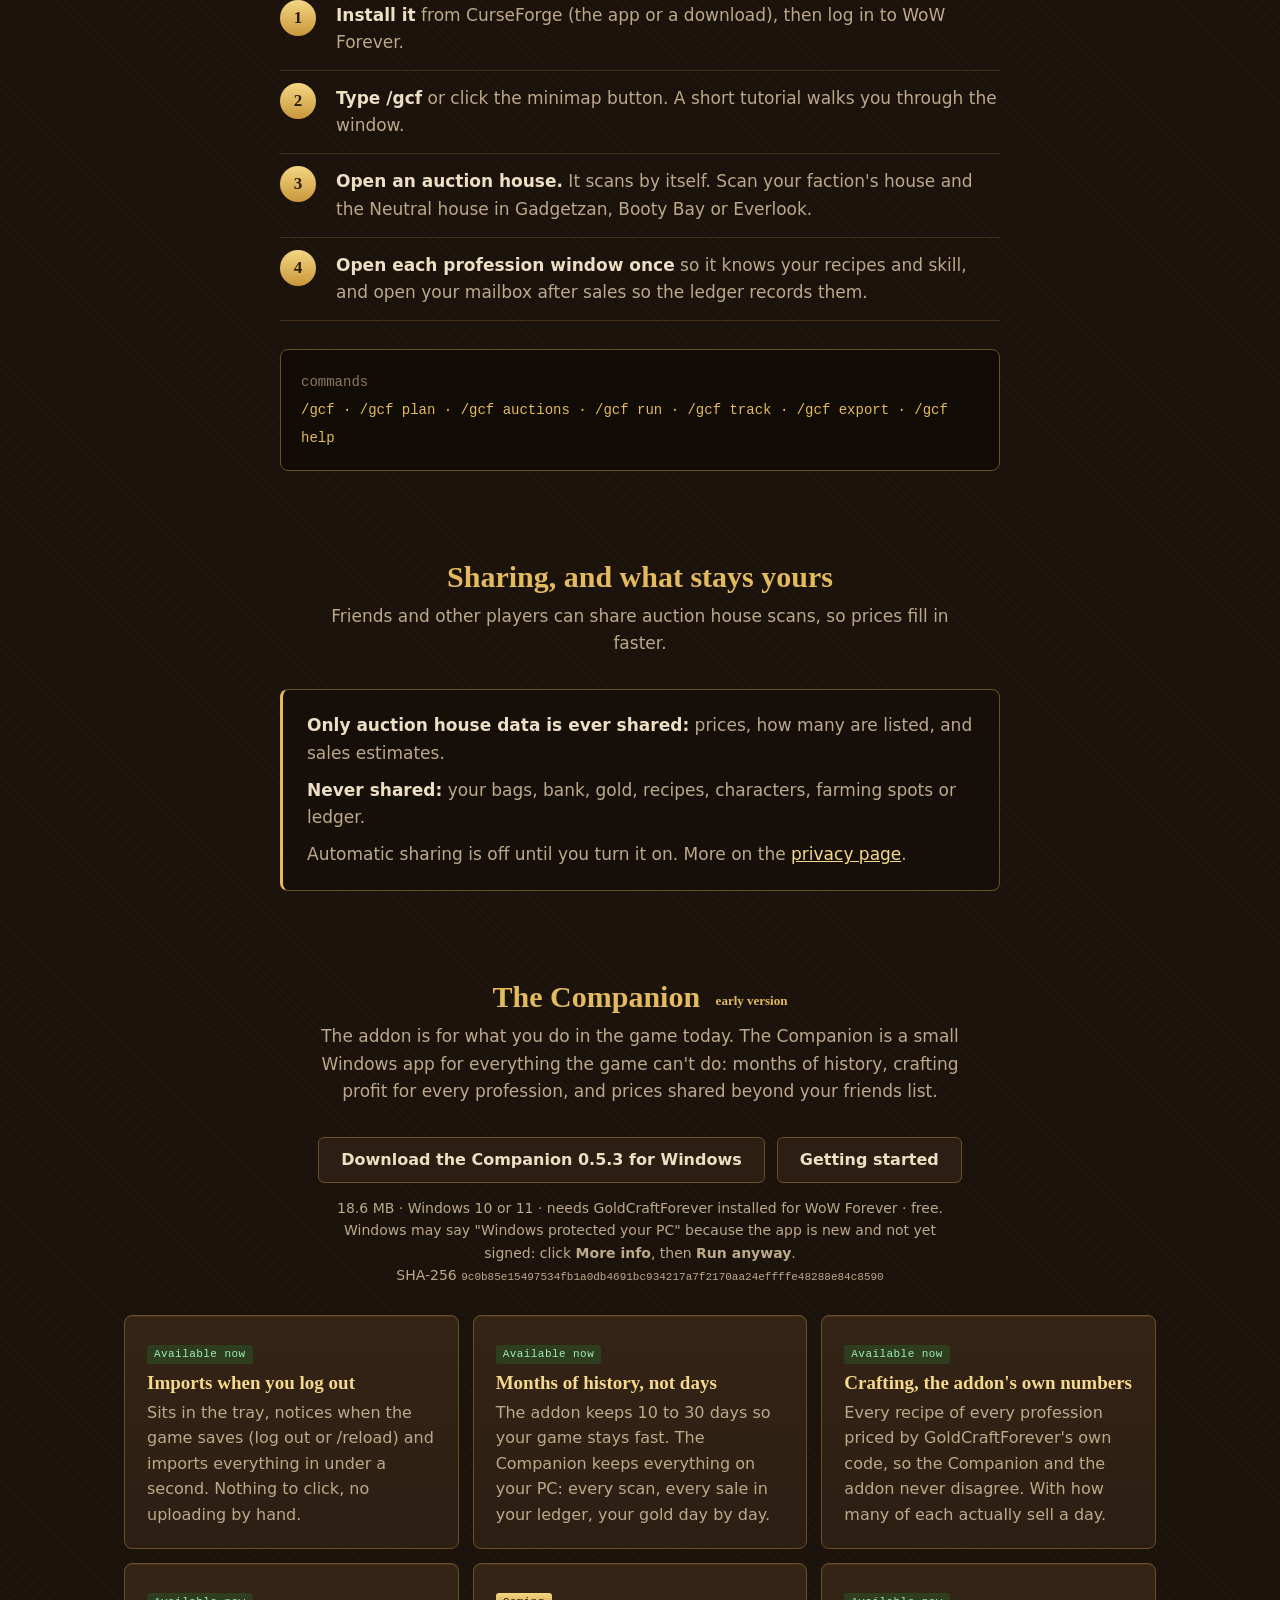
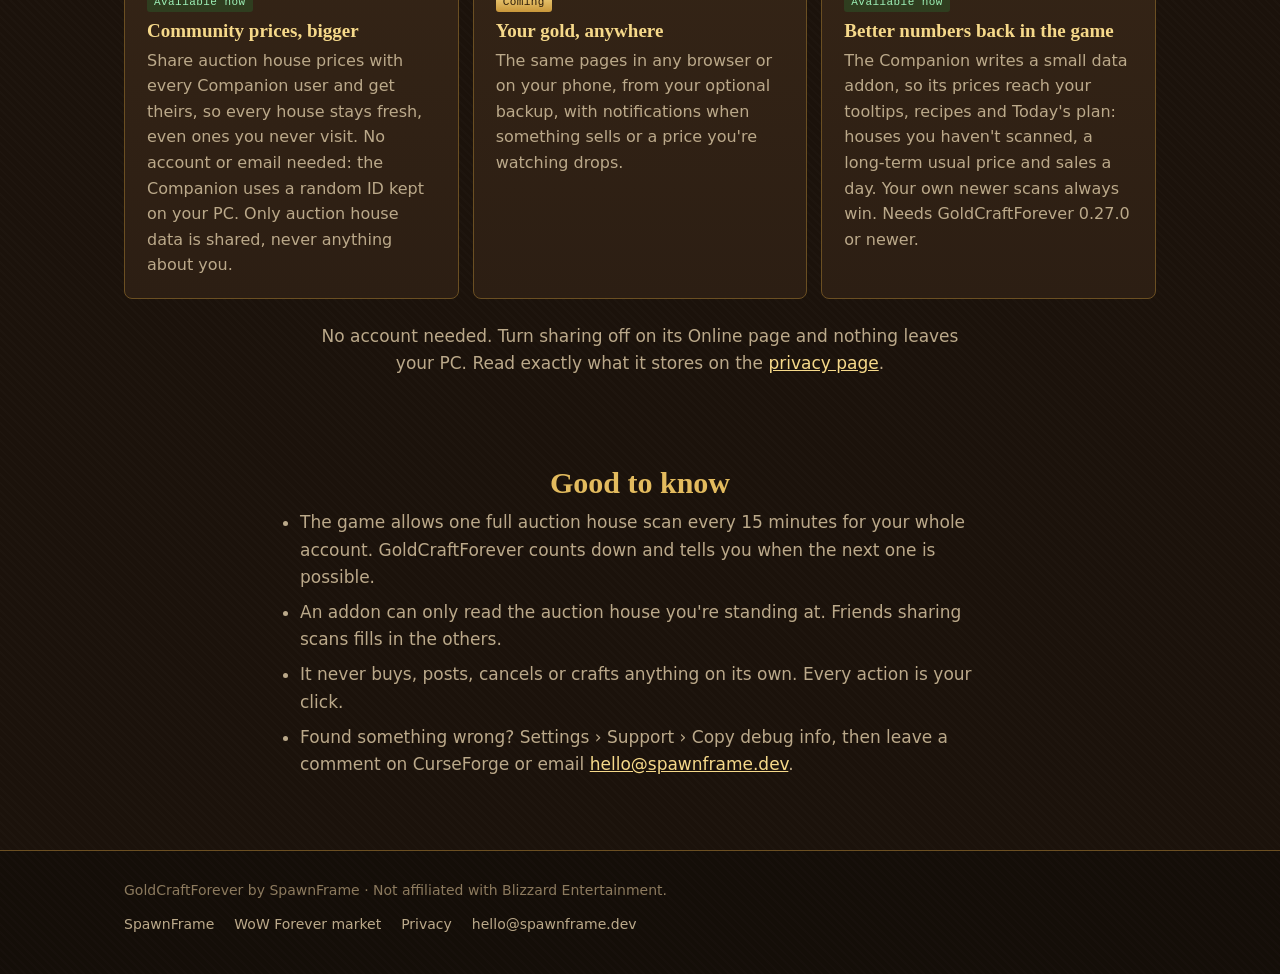
==== commit 9cf58e6d: "GoldCraft Companion 0.5.3 download" ====
--- a/goldcraft/index.html
+++ b/goldcraft/index.html
@@ -133,10 +133,10 @@
   <section id="coming">
     <h2>The Companion <span class="soon">early version</span></h2>
     <p class="intro">The addon is for what you do in the game today. The Companion is a small Windows app for everything the game can't do: months of history, crafting profit for every profession, and prices shared beyond your friends list.</p>
-    <div class="cta"><a class="btn primary" href="/goldcraft/download/GoldCraftCompanion-0.5.2.zip" download>Download the Companion 0.5.2 for Windows</a> <a class="btn" href="/goldcraft/start/">Getting started</a></div>
+    <div class="cta"><a class="btn primary" href="/goldcraft/download/GoldCraftCompanion-0.5.3.zip" download>Download the Companion 0.5.3 for Windows</a> <a class="btn" href="/goldcraft/start/">Getting started</a></div>
     <p class="dl-note">18.6 MB · Windows 10 or 11 · needs GoldCraftForever installed for WoW Forever · free.<br>
       Windows may say "Windows protected your PC" because the app is new and not yet signed: click <b>More info</b>, then <b>Run anyway</b>.<br>
-      SHA-256 <code>2f1fc85f96a165e3b46bb013332c8848caf978739aff4dee17a5b935c28d4f41</code></p>
+      SHA-256 <code>9c0b85e15497534fb1a0db4691bc934217a7f2170aa24effffe48288e84c8590</code></p>
     <div class="features">
       <div class="feature"><span class="soon now">Available now</span><h3>Imports when you log out</h3><p>Sits in the tray, notices when the game saves (log out or /reload) and imports everything in under a second. Nothing to click, no uploading by hand.</p></div>
       <div class="feature"><span class="soon now">Available now</span><h3>Months of history, not days</h3><p>The addon keeps 10 to 30 days so your game stays fast. The Companion keeps everything on your PC: every scan, every sale in your ledger, your gold day by day.</p></div>
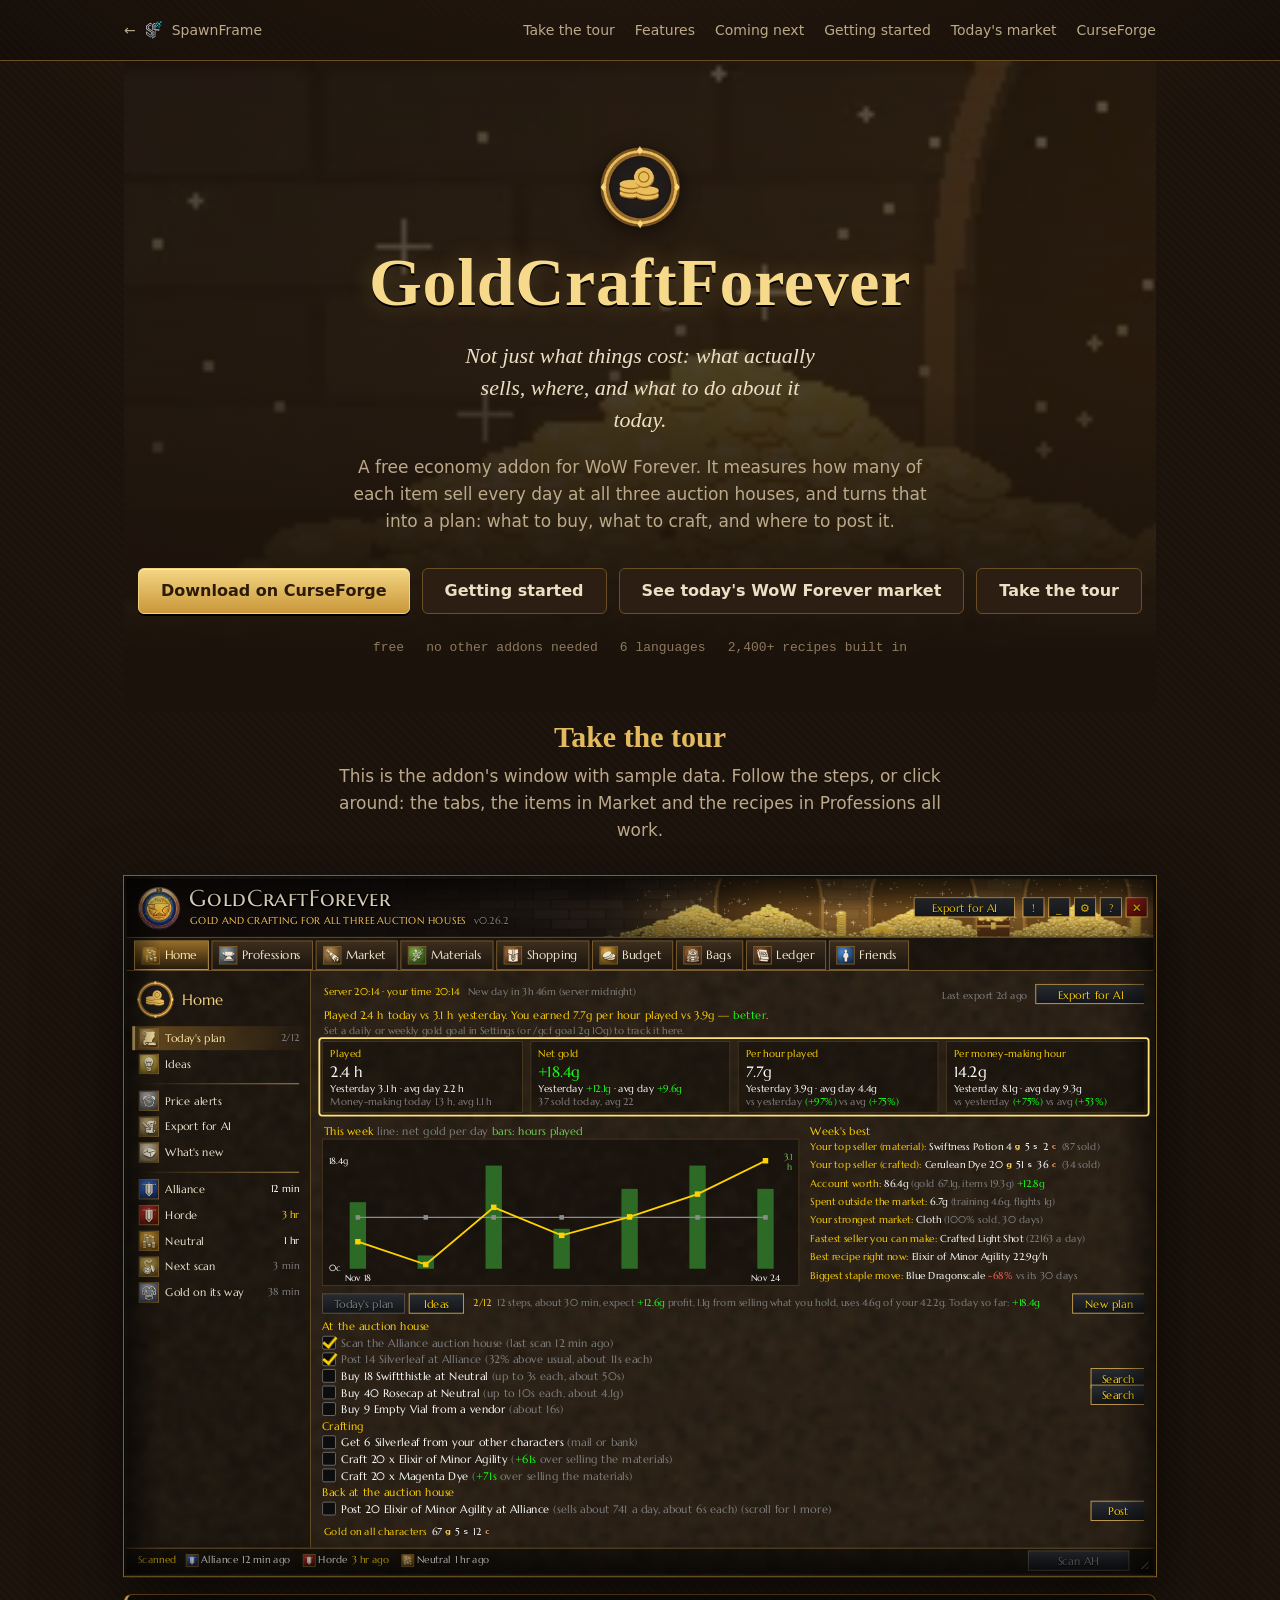
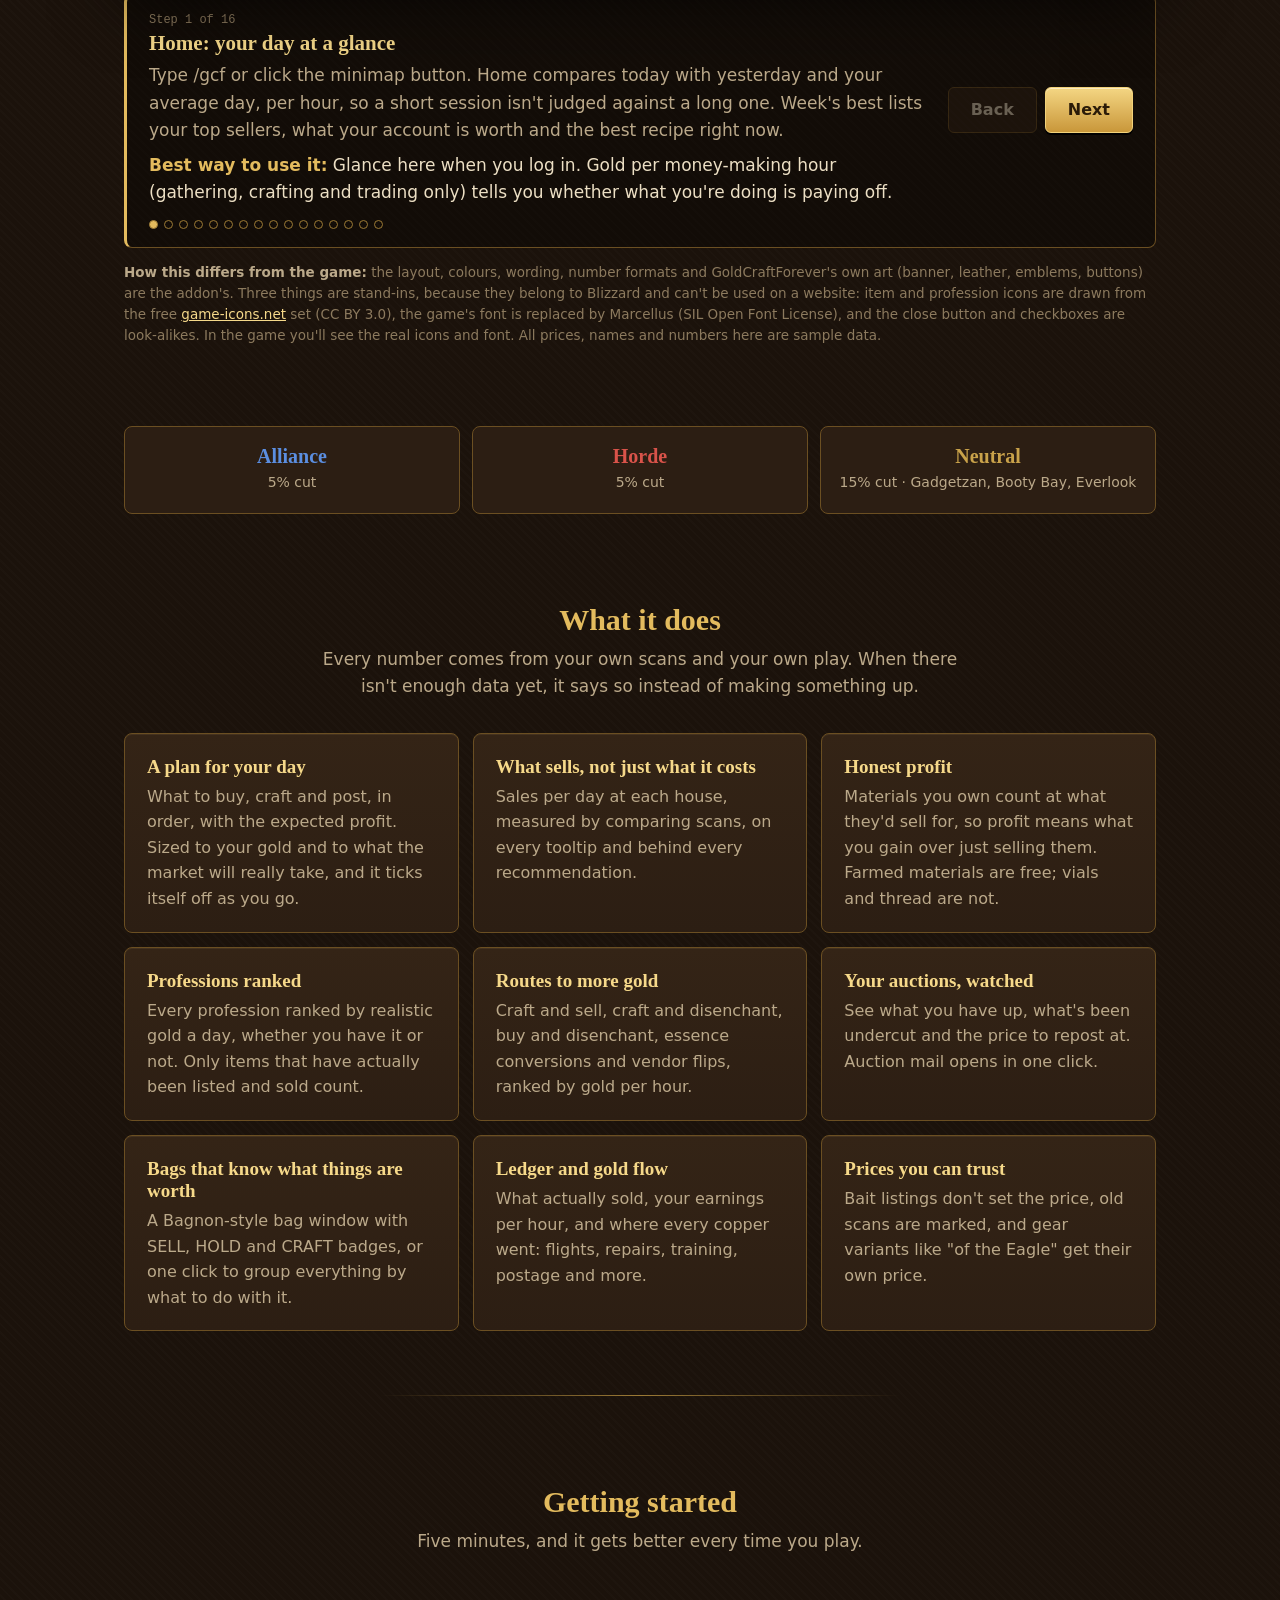
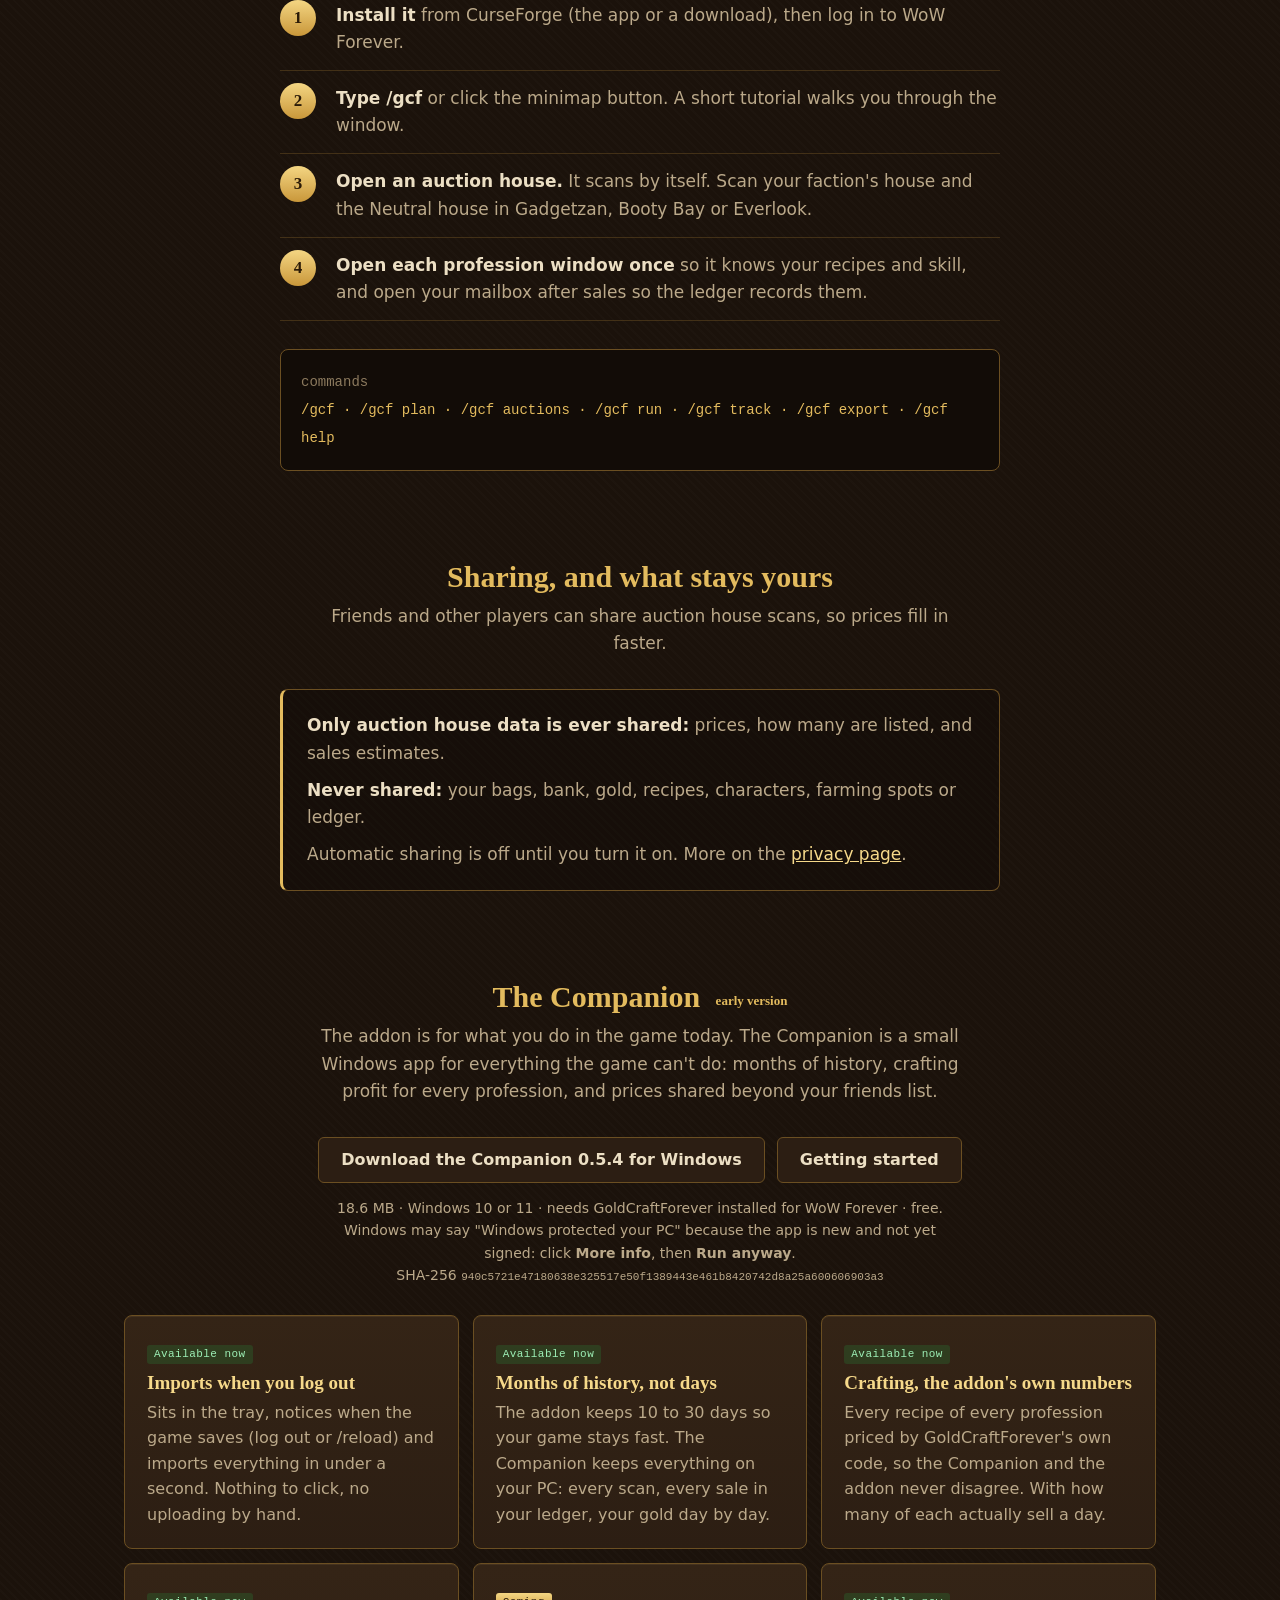
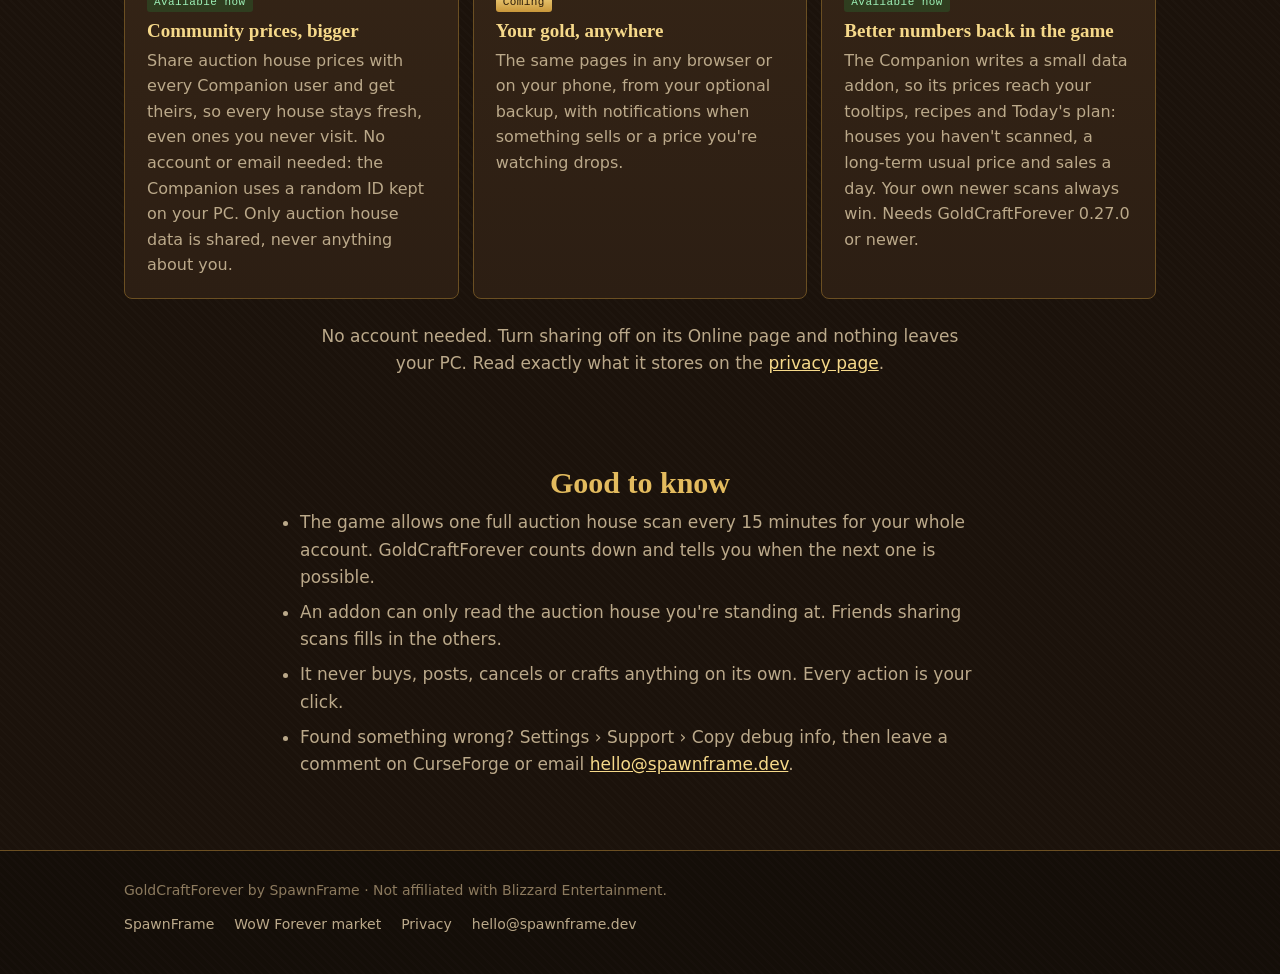
==== commit 1d8408cf: "GoldCraft Companion 0.5.4 download" ====
--- a/goldcraft/index.html
+++ b/goldcraft/index.html
@@ -133,10 +133,10 @@
   <section id="coming">
     <h2>The Companion <span class="soon">early version</span></h2>
     <p class="intro">The addon is for what you do in the game today. The Companion is a small Windows app for everything the game can't do: months of history, crafting profit for every profession, and prices shared beyond your friends list.</p>
-    <div class="cta"><a class="btn primary" href="/goldcraft/download/GoldCraftCompanion-0.5.3.zip" download>Download the Companion 0.5.3 for Windows</a> <a class="btn" href="/goldcraft/start/">Getting started</a></div>
+    <div class="cta"><a class="btn primary" href="/goldcraft/download/GoldCraftCompanion-0.5.4.zip" download>Download the Companion 0.5.4 for Windows</a> <a class="btn" href="/goldcraft/start/">Getting started</a></div>
     <p class="dl-note">18.6 MB · Windows 10 or 11 · needs GoldCraftForever installed for WoW Forever · free.<br>
       Windows may say "Windows protected your PC" because the app is new and not yet signed: click <b>More info</b>, then <b>Run anyway</b>.<br>
-      SHA-256 <code>9c0b85e15497534fb1a0db4691bc934217a7f2170aa24effffe48288e84c8590</code></p>
+      SHA-256 <code>940c5721e47180638e325517e50f1389443e461b8420742d8a25a600606903a3</code></p>
     <div class="features">
       <div class="feature"><span class="soon now">Available now</span><h3>Imports when you log out</h3><p>Sits in the tray, notices when the game saves (log out or /reload) and imports everything in under a second. Nothing to click, no uploading by hand.</p></div>
       <div class="feature"><span class="soon now">Available now</span><h3>Months of history, not days</h3><p>The addon keeps 10 to 30 days so your game stays fast. The Companion keeps everything on your PC: every scan, every sale in your ledger, your gold day by day.</p></div>
